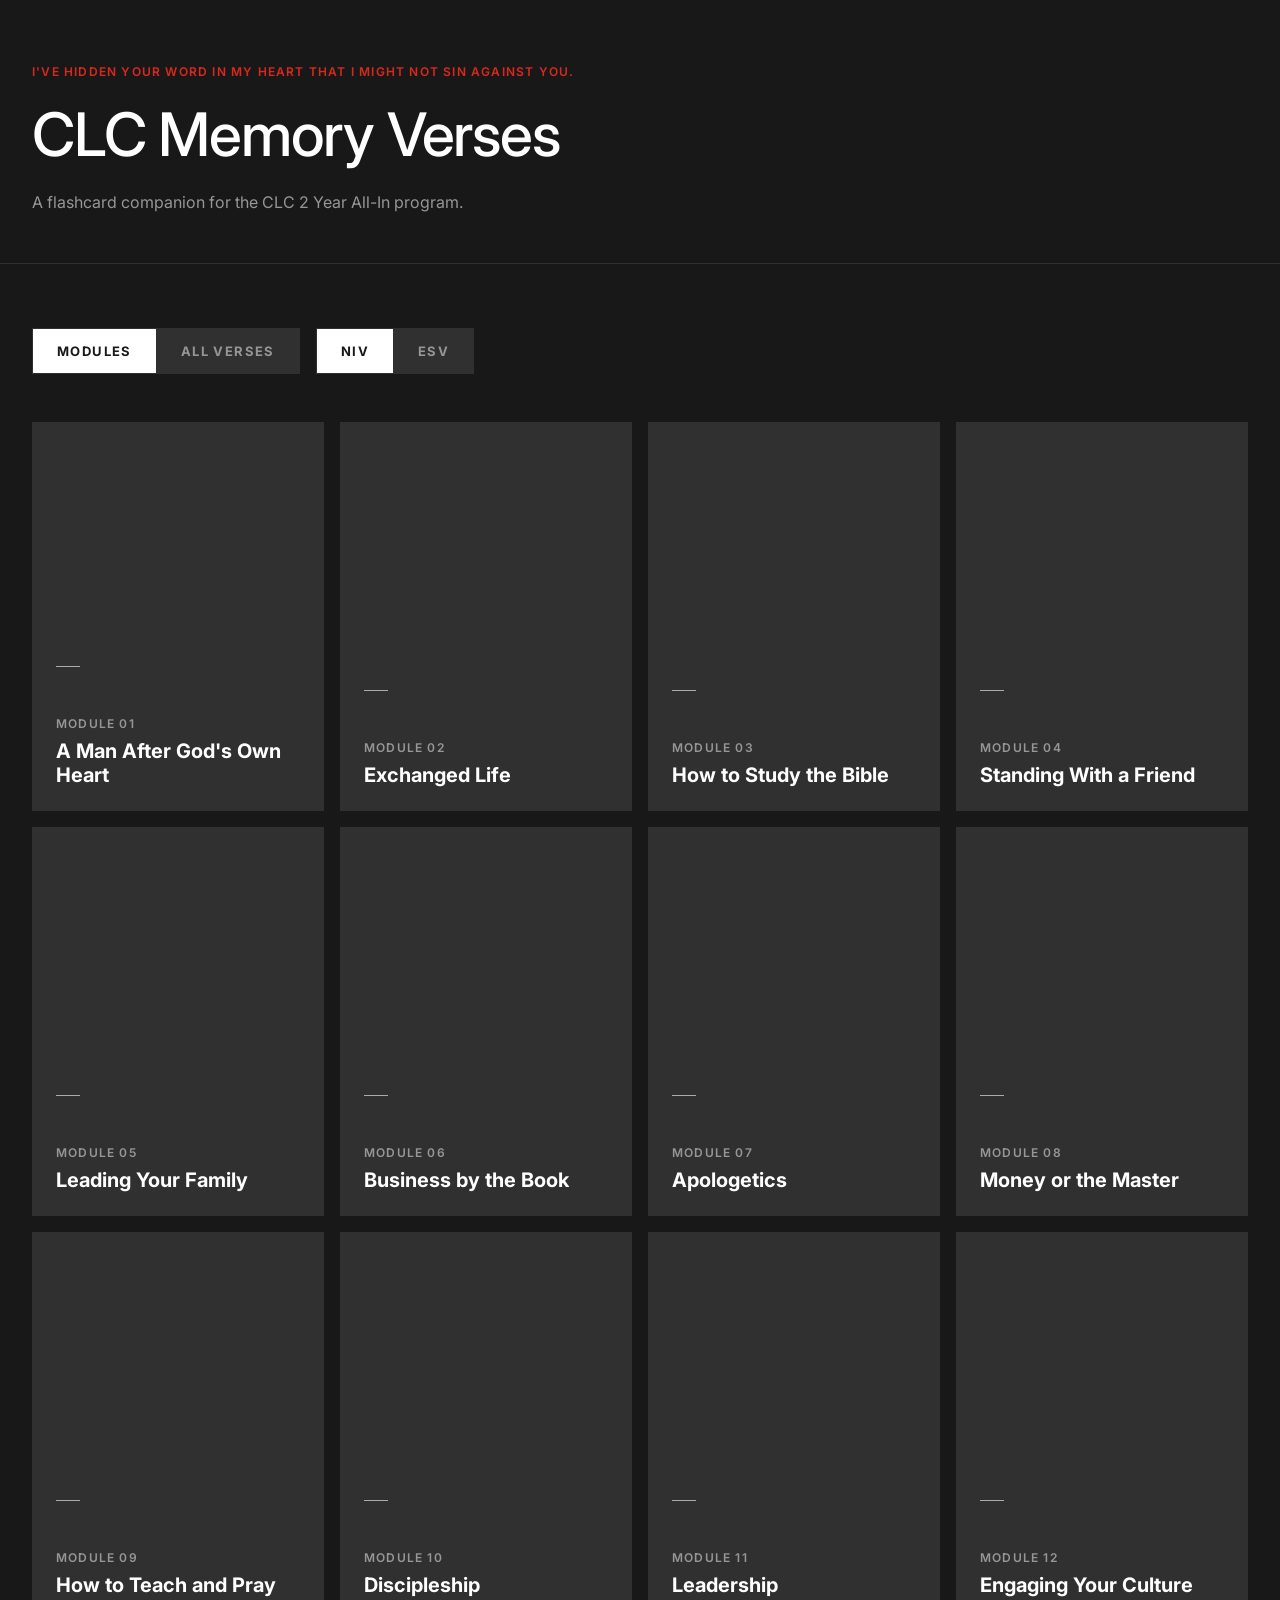
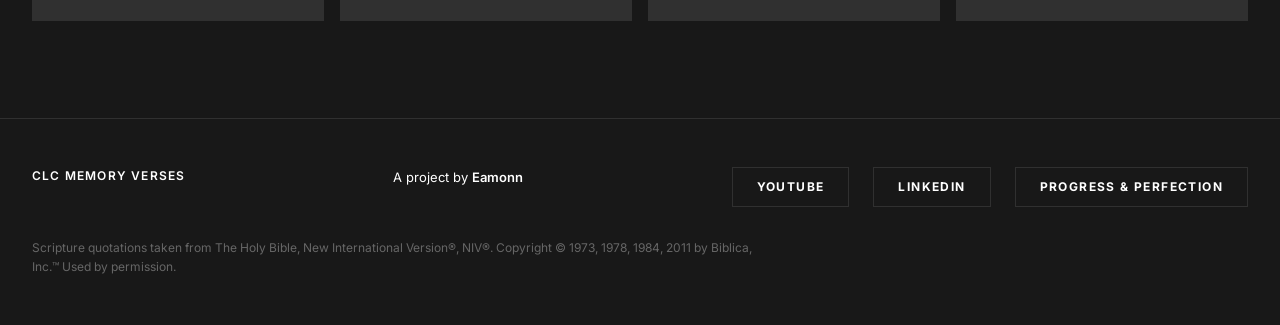
==== index.html @ 35eb902d "progress and perfection swap in footer" ====
<!DOCTYPE html>
<html lang="en">
<head>
<meta charset="UTF-8">
<meta name="viewport" content="width=device-width, initial-scale=1.0">
<title>CLC Verses — All-In Scripture Memorization</title>
<meta name="description" content="Reference for all memory verses in CLC 2 Year All-In Curriculum">

<!-- Open Graph -->
<meta property="og:type" content="website">
<meta property="og:url" content="https://clc-verses.netlify.app/">
<meta property="og:title" content="CLC Verses">
<meta property="og:image" content="https://raw.githubusercontent.com/sieis/clc-verses/8b520c6972a727e28d7e8974b9704c9c4883464c/assets/twitterimg.png">
<meta property="og:description" content="Reference for all memory verses in CLC 2 Year All-In Curriculum">
<meta property="og:site_name" content="CLC Verses">
<meta property="og:locale" content="en_US">
<meta property="og:image:width" content="1200">
<meta property="og:image:height" content="630">

<!-- Twitter Card -->
<meta name="twitter:card" content="summary">
<meta name="twitter:creator" content="@eamonncottrell">
<meta name="twitter:url" content="https://clc-verses.netlify.app/">
<meta name="twitter:title" content="CLC Verses">
<meta name="twitter:description" content="Reference for all memory verses in CLC 2 Year All-In Curriculum">
<meta name="twitter:image" content="https://raw.githubusercontent.com/sieis/clc-verses/8b520c6972a727e28d7e8974b9704c9c4883464c/assets/twitterimg.png">

<link rel="preconnect" href="https://fonts.googleapis.com">
<link rel="preconnect" href="https://fonts.gstatic.com" crossorigin>
<link href="https://fonts.googleapis.com/css2?family=Inter:wght@400;500;600;700&display=swap" rel="stylesheet">
<link rel="stylesheet" href="styles.css">

<!-- Favicons -->
<link rel="apple-touch-icon" sizes="180x180" href="/apple-touch-icon.png">
<link rel="icon" type="image/png" sizes="32x32" href="/favicon-32x32.png">
<link rel="icon" type="image/png" sizes="16x16" href="/favicon-16x16.png">
<link rel="manifest" href="/site.webmanifest">
<link rel="mask-icon" href="/safari-pinned-tab.svg" color="#5bbad5">
<meta name="msapplication-TileColor" content="#da532c">
<meta name="theme-color" content="#ffffff">
</head>
<body data-translation="NIV">

<header class="site-header">
  <div class="eyebrow" style="color: #da291c;">I've hidden your word in my heart that I might not sin against you.</div>
  <h1>CLC Memory Verses</h1>
  <p class="lede">A flashcard companion for the CLC 2 Year All-In program.</p>
</header>

<main>
  <div class="grid-scene scene">
    <div class="modules-section-head">
      <div class="header-controls">
        <div class="view-toggle" role="group" aria-label="View mode">
          <button type="button" data-view="modules" aria-pressed="true">Modules</button>
          <div class="divider"></div>
          <button type="button" data-view="all" aria-pressed="false">All Verses</button>
        </div>
        <div class="translation-toggle" role="group" aria-label="Bible translation">
          <button type="button" data-tr="NIV" aria-pressed="true">NIV</button>
          <div class="divider"></div>
          <button type="button" data-tr="ESV" aria-pressed="false">ESV</button>
        </div>
      </div>
    </div>
    <div class="module-grid"><!-- rendered by app.js --></div>
    <div class="panel-container"><!-- panel injected here --></div>
  </div>

  <div class="all-scene scene" hidden>
    <div class="modules-section-head">
      <div class="header-controls">
        <div class="view-toggle" role="group" aria-label="View mode">
          <button type="button" data-view="modules" aria-pressed="false">Modules</button>
          <div class="divider"></div>
          <button type="button" data-view="all" aria-pressed="true">All Verses</button>
        </div>
        <div class="translation-toggle" role="group" aria-label="Bible translation">
          <button type="button" data-tr="NIV" aria-pressed="true">NIV</button>
          <div class="divider"></div>
          <button type="button" data-tr="ESV" aria-pressed="false">ESV</button>
        </div>
      </div>
    </div>
    <div class="verse-grid all-verses-grid"><!-- rendered by app.js --></div>
  </div>
</main>

<footer>
  <div class="footer-row">
    <div class="mark">CLC Memory Verses</div>
    <div class="byline">A project by <strong>Eamonn</strong></div>
    <nav class="socials">
      <a href="https://www.youtube.com/@eamonncottrell" target="_blank" rel="noopener noreferrer">YouTube</a>
      <a href="https://www.linkedin.com/in/eamonncottrell/" target="_blank" rel="noopener noreferrer">LinkedIn</a>
      <a href="https://www.progressandperfection.com/" target="_blank" rel="noopener noreferrer">Progress & Perfection</a>
    </nav>
  </div>
  <div class="footer-row">
    <div class="attribution" data-attribution></div>
  </div>
</footer>

<script src="data.js"></script>
<script src="app.js"></script>
</body>
</html>
---- styles.css ----
:root {
  --canvas: #181818;
  --canvas-elevated: #303030;
  --hairline: #303030;
  --ink: #ffffff;
  --body: #969696;
  --muted: #666666;

  --xxxs: 4px;  --xxs: 8px;  --xs: 16px;  --sm: 24px;
  --md: 32px;   --lg: 48px;  --xl: 64px;  --xxl: 96px;

  --ease-out: cubic-bezier(0.2, 0.65, 0.3, 1);
}

* { box-sizing: border-box; margin: 0; padding: 0; }

html, body {
  background: var(--canvas);
  color: var(--ink);
  font-family: 'Inter', -apple-system, system-ui, sans-serif;
  font-weight: 400;
  -webkit-font-smoothing: antialiased;
  min-height: 100vh;
}

button {
  font-family: inherit;
  border: none;
  background: none;
  color: inherit;
  cursor: pointer;
  padding: 0;
  text-align: left;
}

/* ===== HEADER ===== */
.site-header {
  padding: var(--xl) var(--md) var(--lg);
  border-bottom: 1px solid var(--hairline);
  max-width: 1280px;
  margin: 0 auto;
}
.eyebrow {
  font-size: 12px;
  font-weight: 600;
  letter-spacing: 1.2px;
  text-transform: uppercase;
  margin-bottom: var(--sm);
}
.site-header h1 {
  font-size: 60px;
  font-weight: 500;
  line-height: 1.05;
  letter-spacing: -1.2px;
  margin-bottom: var(--sm);
  max-width: 920px;
}
.site-header .lede {
  color: var(--body);
  font-size: 16px;
  line-height: 1.55;
  max-width: 680px;
}
/* ===== SEGMENTED TOGGLES (translation + view) ===== */
.header-controls {
  display: flex;
  align-items: flex-end;
  gap: var(--xs);
  flex-wrap: wrap;
}
.translation-toggle,
.view-toggle {
  display: inline-flex;
  border: 1px solid var(--hairline);
  background: var(--canvas-elevated);
}
.translation-toggle button,
.view-toggle button {
  padding: 14px 24px;
  font-size: 13px;
  font-weight: 700;
  letter-spacing: 1.4px;
  text-transform: uppercase;
  color: var(--body);
  transition: background 0.18s var(--ease-out), color 0.18s var(--ease-out);
}
.translation-toggle button:hover,
.view-toggle button:hover { color: var(--ink); }
.translation-toggle button.is-active,
.view-toggle button.is-active {
  background: var(--ink);
  color: var(--canvas);
}
.translation-toggle .divider,
.view-toggle .divider {
  width: 1px;
  background: var(--hairline);
}

/* ===== MAIN ===== */
main {
  padding: var(--xl) var(--md) var(--xxl);
  max-width: 1280px;
  margin: 0 auto;
  position: relative;
}

.section-label {
  font-size: 12px;
  font-weight: 600;
  letter-spacing: 1.2px;
  text-transform: uppercase;
  color: var(--muted);
  margin-bottom: var(--xs);
}
.section-head {
  font-size: 28px;
  font-weight: 500;
  letter-spacing: 0.2px;
}
.modules-section-head {
  display: flex;
  align-items: flex-end;
  justify-content: space-between;
  gap: var(--md);
  margin-bottom: var(--lg);
  flex-wrap: wrap;
}
/* ===== SCENES ===== */
.grid-scene[hidden],
.all-scene[hidden],
.module-grid[hidden],
.modules-section-head[hidden] { display: none !important; }

.verse-card-module {
  font-size: 11px;
  font-weight: 600;
  letter-spacing: 1.2px;
  text-transform: uppercase;
  color: var(--muted);
  margin-bottom: var(--xxs);
}

/* ===== VIEW TRANSITIONS — module ⇄ panel morph =====
   Names applied via CSS classes (more reliable than setting inline style on a
   brand-new node from JS — the property assignment can no-op silently if the
   browser doesn't recognize the JS alias). The panel always carries the name
   because at most one panel exists at a time; cards get the name on demand. */
.module-card.is-vt-source { view-transition-name: active-module; }
.panel { view-transition-name: active-module; }

::view-transition-group(active-module) {
  animation-duration: 350ms;
  animation-timing-function: cubic-bezier(0.2, 0.65, 0.3, 1);
}
::view-transition-old(active-module),
::view-transition-new(active-module) {
  animation-duration: 200ms;
  animation-timing-function: cubic-bezier(0.2, 0.65, 0.3, 1);
}
::view-transition-old(root),
::view-transition-new(root) {
  animation-duration: 200ms;
  animation-timing-function: cubic-bezier(0.2, 0.65, 0.3, 1);
}

/* ===== MODULE GRID ===== */
.module-grid {
  display: grid;
  grid-template-columns: repeat(4, 1fr);
  gap: var(--xs);
}
.module-card {
  display: flex;
  flex-direction: column;
  background: var(--canvas-elevated);
  cursor: pointer;
  aspect-ratio: 3 / 4;
  overflow: hidden;
  user-select: none;
  width: 100%;
  position: relative;
  transition: transform 0.18s var(--ease-out);
  will-change: transform, opacity;
}
.module-card:hover { transform: translateY(-2px); }
.module-card:active { transform: translateY(0); }

.module-card .card-top {
  flex: 1 1 55%;
  background: var(--accent, var(--canvas-elevated));
  position: relative;
}
.module-card .card-top::after {
  content: "";
  position: absolute;
  bottom: var(--sm);
  left: var(--sm);
  width: 24px;
  height: 1px;
  background: rgba(255,255,255,0.6);
}
.module-card .card-bottom {
  flex: 0 0 auto;
  padding: var(--sm);
  border-top: 1px solid var(--hairline);
}
.module-card .module-num {
  font-size: 12px;
  font-weight: 600;
  letter-spacing: 1.2px;
  text-transform: uppercase;
  color: var(--body);
  margin-bottom: var(--xxs);
}
.module-card .module-name {
  font-size: 20px;
  font-weight: 700;
  line-height: 1.2;
  color: var(--ink);
}

/* ===== PANEL ===== */
.panel-header {
  display: flex;
  align-items: flex-end;
  justify-content: space-between;
  gap: var(--md);
  margin-bottom: var(--md);
  padding-bottom: var(--sm);
  border-bottom: 1px solid var(--hairline);
}
.panel-title {
  font-size: 40px;
  font-weight: 500;
  letter-spacing: -0.4px;
  line-height: 1.1;
}
.panel-eyebrow {
  font-size: 12px;
  font-weight: 600;
  letter-spacing: 1.2px;
  text-transform: uppercase;
  margin-bottom: var(--sm);
}
.back-link {
  display: inline-flex;
  align-items: center;
  gap: var(--xxs);
  font-size: 13px;
  font-weight: 700;
  letter-spacing: 1.4px;
  text-transform: uppercase;
  color: var(--ink);
  cursor: pointer;
  padding: var(--xs) var(--sm);
  border: 1px solid var(--ink);
  background: transparent;
  white-space: nowrap;
  height: 48px;
  user-select: none;
  transition: background 0.15s var(--ease-out), color 0.15s var(--ease-out);
}
.back-link:hover { background: var(--ink); color: var(--canvas); }

.panel-controls {
  display: flex;
  align-items: stretch;
  gap: var(--xs);
  flex-wrap: wrap;
}
.panel-controls .translation-toggle { height: 48px; }

/* ===== VERSE CARDS ===== */
.verse-grid {
  display: grid;
  grid-template-columns: repeat(auto-fill, minmax(280px, 1fr));
  gap: var(--xs);
  align-items: start;
}
.verse-card {
  background: var(--canvas-elevated);
  border: 1px solid var(--hairline);
  overflow: hidden;
  display: block;
  width: 100%;
  transition: border-color 0.2s var(--ease-out), transform 0.2s var(--ease-out);
  will-change: transform;
}
.verse-card:hover { transform: translateY(-2px); }
.verse-card.is-open { border-color: var(--accent, var(--ink)); }
.verse-card.is-open .verse-top { height: 40px; }
.all-verses-grid .verse-top { height: 40px; }

.verse-top {
  height: 120px;
  background: var(--accent, var(--canvas-elevated));
  position: relative;
  transition: height 0.36s var(--ease-out);
}
.verse-top::after {
  content: "";
  position: absolute;
  bottom: var(--xs);
  left: var(--sm);
  width: 18px;
  height: 1px;
  background: rgba(255,255,255,0.55);
}
.verse-ref {
  padding: var(--sm);
  font-size: 20px;
  font-weight: 700;
  line-height: 1.2;
  color: var(--ink);
}

/* CSS-only accordion via grid-template-rows. minmax(0, …) is required:
   plain `0fr` resolves to `minmax(auto, 0fr)` where auto = min-content,
   so the closed row floors at one line of text and leaks. */
.verse-text-inner {
  display: grid;
  grid-template-rows: minmax(0, 0fr);
  overflow: hidden;
  transition: grid-template-rows 0.36s var(--ease-out);
}
.verse-card.is-open .verse-text-inner {
  grid-template-rows: minmax(0, 1fr);
}
.verse-text-inner > .verse-text {
  min-height: 0;
  overflow: hidden;
}
.verse-text {
  padding: var(--sm);
  font-size: 15px;
  line-height: 1.6;
  color: var(--body);
  border-top: 1px solid var(--hairline);
}
.verse-text .niv,
.verse-text .esv { display: block; }
body[data-translation="NIV"] .verse-text .esv { display: none; }
body[data-translation="ESV"] .verse-text .niv { display: none; }

/* ===== FOOTER ===== */
footer {
  border-top: 1px solid var(--hairline);
  padding: var(--lg) var(--md);
  max-width: 1280px;
  margin: 0 auto;
  color: var(--body);
  font-size: 13px;
  line-height: 1.55;
  display: flex;
  flex-direction: column;
  gap: var(--md);
}
.footer-row {
  display: flex;
  justify-content: space-between;
  align-items: flex-start;
  flex-wrap: wrap;
  gap: var(--md);
}
.footer-row .mark {
  font-size: 12px;
  font-weight: 600;
  letter-spacing: 1.2px;
  text-transform: uppercase;
  color: var(--ink);
}
.attribution {
  max-width: 720px;
  font-size: 12px;
  color: var(--muted);
  line-height: 1.55;
}
.byline {
  font-size: 13px;
  color: var(--ink);
}
.byline strong { font-weight: 600; }
.socials {
  display: flex;
  gap: var(--sm);
  flex-wrap: wrap;
}
.socials a {
  font-size: 12px;
  font-weight: 700;
  letter-spacing: 1.4px;
  text-transform: uppercase;
  color: var(--ink);
  text-decoration: none;
  padding: 10px var(--sm);
  border: 1px solid var(--hairline);
  transition: background 0.15s var(--ease-out), color 0.15s var(--ease-out), border-color 0.15s var(--ease-out);
}
.socials a:hover {
  background: var(--ink);
  color: var(--canvas);
  border-color: var(--ink);
}

/* ===== RESPONSIVE ===== */
@media (max-width: 1024px) {
  .module-grid { grid-template-columns: repeat(3, 1fr); }
  .site-header h1 { font-size: 48px; letter-spacing: -0.96px; }
  .panel-title { font-size: 32px; }
}
@media (max-width: 720px) {
  .module-grid { grid-template-columns: repeat(2, 1fr); }
  .site-header { padding: var(--lg) var(--sm) var(--md); }
  .site-header h1 { font-size: 34px; letter-spacing: -0.68px; }
  main { padding: var(--lg) var(--sm) var(--xl); }
  .panel-header { flex-direction: column; align-items: flex-start; gap: var(--sm); }
  .panel-title { font-size: 28px; }
  .modules-section-head { flex-direction: column; align-items: flex-start; }
  footer { padding: var(--md) var(--sm); }
}
@media (max-width: 420px) {
  .module-grid { grid-template-columns: 1fr 1fr; gap: var(--xxs); }
  .verse-grid  { grid-template-columns: 1fr; }
}

@media (prefers-reduced-motion: reduce) {
  *, *::before, *::after {
    animation-duration: 0.01ms !important;
    transition-duration: 0.01ms !important;
  }
  ::view-transition-group(*),
  ::view-transition-old(*),
  ::view-transition-new(*) {
    animation: none !important;
  }
}
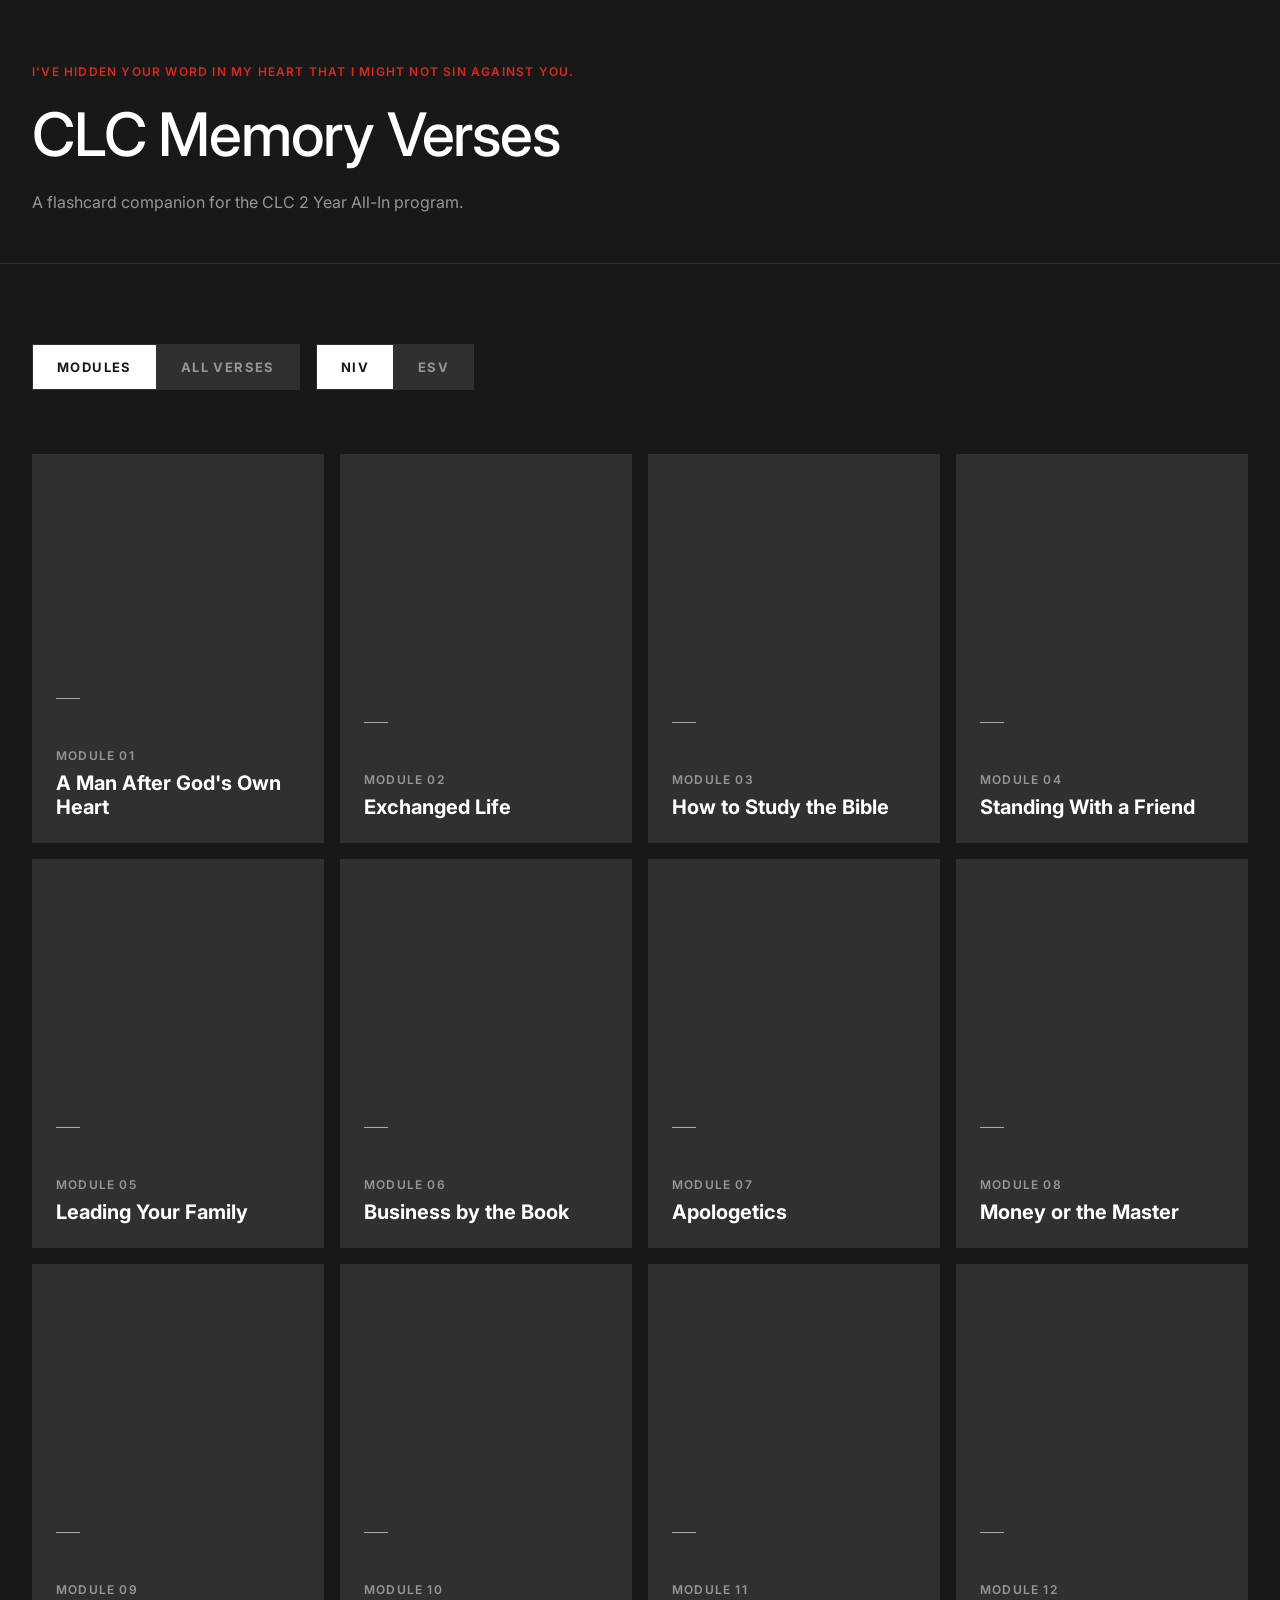
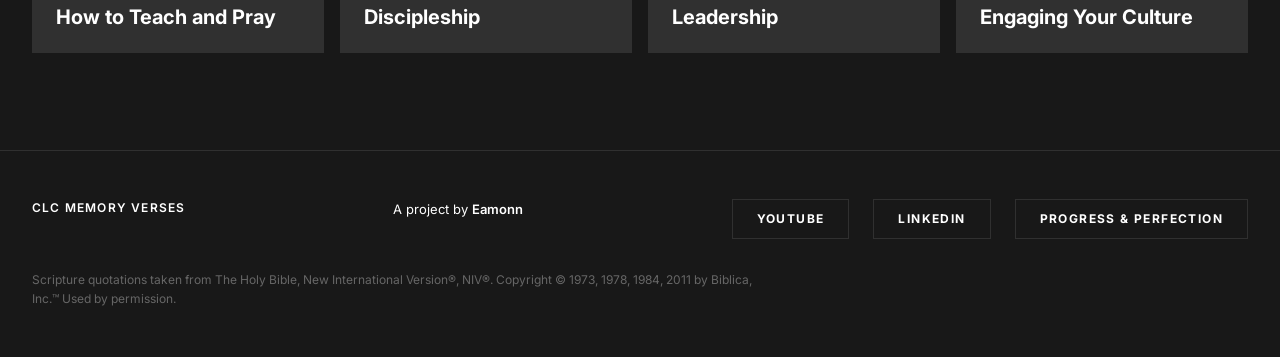
==== commit cba6c6dc: "Fix iMessage link preview image - Correct og:image:width/height to actual image dimensions (2006x892" ====
--- a/index.html
+++ b/index.html
@@ -10,20 +10,24 @@
 <meta property="og:type" content="website">
 <meta property="og:url" content="https://clc-verses.netlify.app/">
 <meta property="og:title" content="CLC Verses">
-<meta property="og:image" content="https://raw.githubusercontent.com/sieis/clc-verses/8b520c6972a727e28d7e8974b9704c9c4883464c/assets/twitterimg.png">
+<meta property="og:image" content="https://clc-verses.netlify.app/assets/twitterimg.png">
+<meta property="og:image:secure_url" content="https://clc-verses.netlify.app/assets/twitterimg.png">
+<meta property="og:image:type" content="image/png">
+<meta property="og:image:width" content="2006">
+<meta property="og:image:height" content="892">
+<meta property="og:image:alt" content="CLC Verses — All-In Scripture Memorization">
 <meta property="og:description" content="Reference for all memory verses in CLC 2 Year All-In Curriculum">
 <meta property="og:site_name" content="CLC Verses">
 <meta property="og:locale" content="en_US">
-<meta property="og:image:width" content="1200">
-<meta property="og:image:height" content="630">
 
 <!-- Twitter Card -->
-<meta name="twitter:card" content="summary">
+<meta name="twitter:card" content="summary_large_image">
 <meta name="twitter:creator" content="@eamonncottrell">
 <meta name="twitter:url" content="https://clc-verses.netlify.app/">
 <meta name="twitter:title" content="CLC Verses">
 <meta name="twitter:description" content="Reference for all memory verses in CLC 2 Year All-In Curriculum">
-<meta name="twitter:image" content="https://raw.githubusercontent.com/sieis/clc-verses/8b520c6972a727e28d7e8974b9704c9c4883464c/assets/twitterimg.png">
+<meta name="twitter:image" content="https://clc-verses.netlify.app/assets/twitterimg.png">
+<meta name="twitter:image:alt" content="CLC Verses — All-In Scripture Memorization">
 
 <link rel="preconnect" href="https://fonts.googleapis.com">
 <link rel="preconnect" href="https://fonts.gstatic.com" crossorigin>
--- a/styles.css
+++ b/styles.css
@@ -64,9 +64,9 @@
 /* ===== SEGMENTED TOGGLES (translation + view) ===== */
 .header-controls {
   display: flex;
-  align-items: flex-end;
+  align-items: center;
   gap: var(--xs);
-  flex-wrap: wrap;
+  flex-wrap: nowrap;
 }
 .translation-toggle,
 .view-toggle {
@@ -120,11 +120,14 @@
 }
 .modules-section-head {
   display: flex;
-  align-items: flex-end;
-  justify-content: space-between;
+  align-items: center;
   gap: var(--md);
   margin-bottom: var(--lg);
-  flex-wrap: wrap;
+  position: sticky;
+  top: 0;
+  z-index: 10;
+  background: var(--canvas);
+  padding: var(--xs) 0;
 }
 /* ===== SCENES ===== */
 .grid-scene[hidden],
@@ -221,11 +224,19 @@
 }
 
 /* ===== PANEL ===== */
+.panel-toolbar {
+  display: flex;
+  align-items: center;
+  gap: var(--xs);
+  flex-wrap: nowrap;
+  position: sticky;
+  top: 0;
+  z-index: 10;
+  background: var(--canvas);
+  padding: var(--xs) 0;
+  margin-bottom: var(--md);
+}
 .panel-header {
-  display: flex;
-  align-items: flex-end;
-  justify-content: space-between;
-  gap: var(--md);
   margin-bottom: var(--md);
   padding-bottom: var(--sm);
   border-bottom: 1px solid var(--hairline);
@@ -253,23 +264,14 @@
   text-transform: uppercase;
   color: var(--ink);
   cursor: pointer;
-  padding: var(--xs) var(--sm);
+  padding: 14px var(--sm);
   border: 1px solid var(--ink);
   background: transparent;
   white-space: nowrap;
-  height: 48px;
   user-select: none;
   transition: background 0.15s var(--ease-out), color 0.15s var(--ease-out);
 }
 .back-link:hover { background: var(--ink); color: var(--canvas); }
-
-.panel-controls {
-  display: flex;
-  align-items: stretch;
-  gap: var(--xs);
-  flex-wrap: wrap;
-}
-.panel-controls .translation-toggle { height: 48px; }
 
 /* ===== VERSE CARDS ===== */
 .verse-grid {
@@ -414,14 +416,40 @@
   .site-header { padding: var(--lg) var(--sm) var(--md); }
   .site-header h1 { font-size: 34px; letter-spacing: -0.68px; }
   main { padding: var(--lg) var(--sm) var(--xl); }
-  .panel-header { flex-direction: column; align-items: flex-start; gap: var(--sm); }
   .panel-title { font-size: 28px; }
-  .modules-section-head { flex-direction: column; align-items: flex-start; }
+  .modules-section-head,
+  .panel-toolbar {
+    gap: var(--xs);
+    padding: var(--xxs) 0;
+    margin-bottom: var(--md);
+  }
+  .translation-toggle button,
+  .view-toggle button {
+    padding: 10px 14px;
+    font-size: 12px;
+    letter-spacing: 0.8px;
+  }
+  .back-link {
+    padding: 10px 14px;
+    font-size: 12px;
+    letter-spacing: 0.8px;
+  }
   footer { padding: var(--md) var(--sm); }
 }
 @media (max-width: 420px) {
   .module-grid { grid-template-columns: 1fr 1fr; gap: var(--xxs); }
   .verse-grid  { grid-template-columns: 1fr; }
+  .translation-toggle button,
+  .view-toggle button {
+    padding: 8px 10px;
+    font-size: 11px;
+    letter-spacing: 0.4px;
+  }
+  .back-link {
+    padding: 8px 10px;
+    font-size: 11px;
+    letter-spacing: 0.4px;
+  }
 }
 
 @media (prefers-reduced-motion: reduce) {
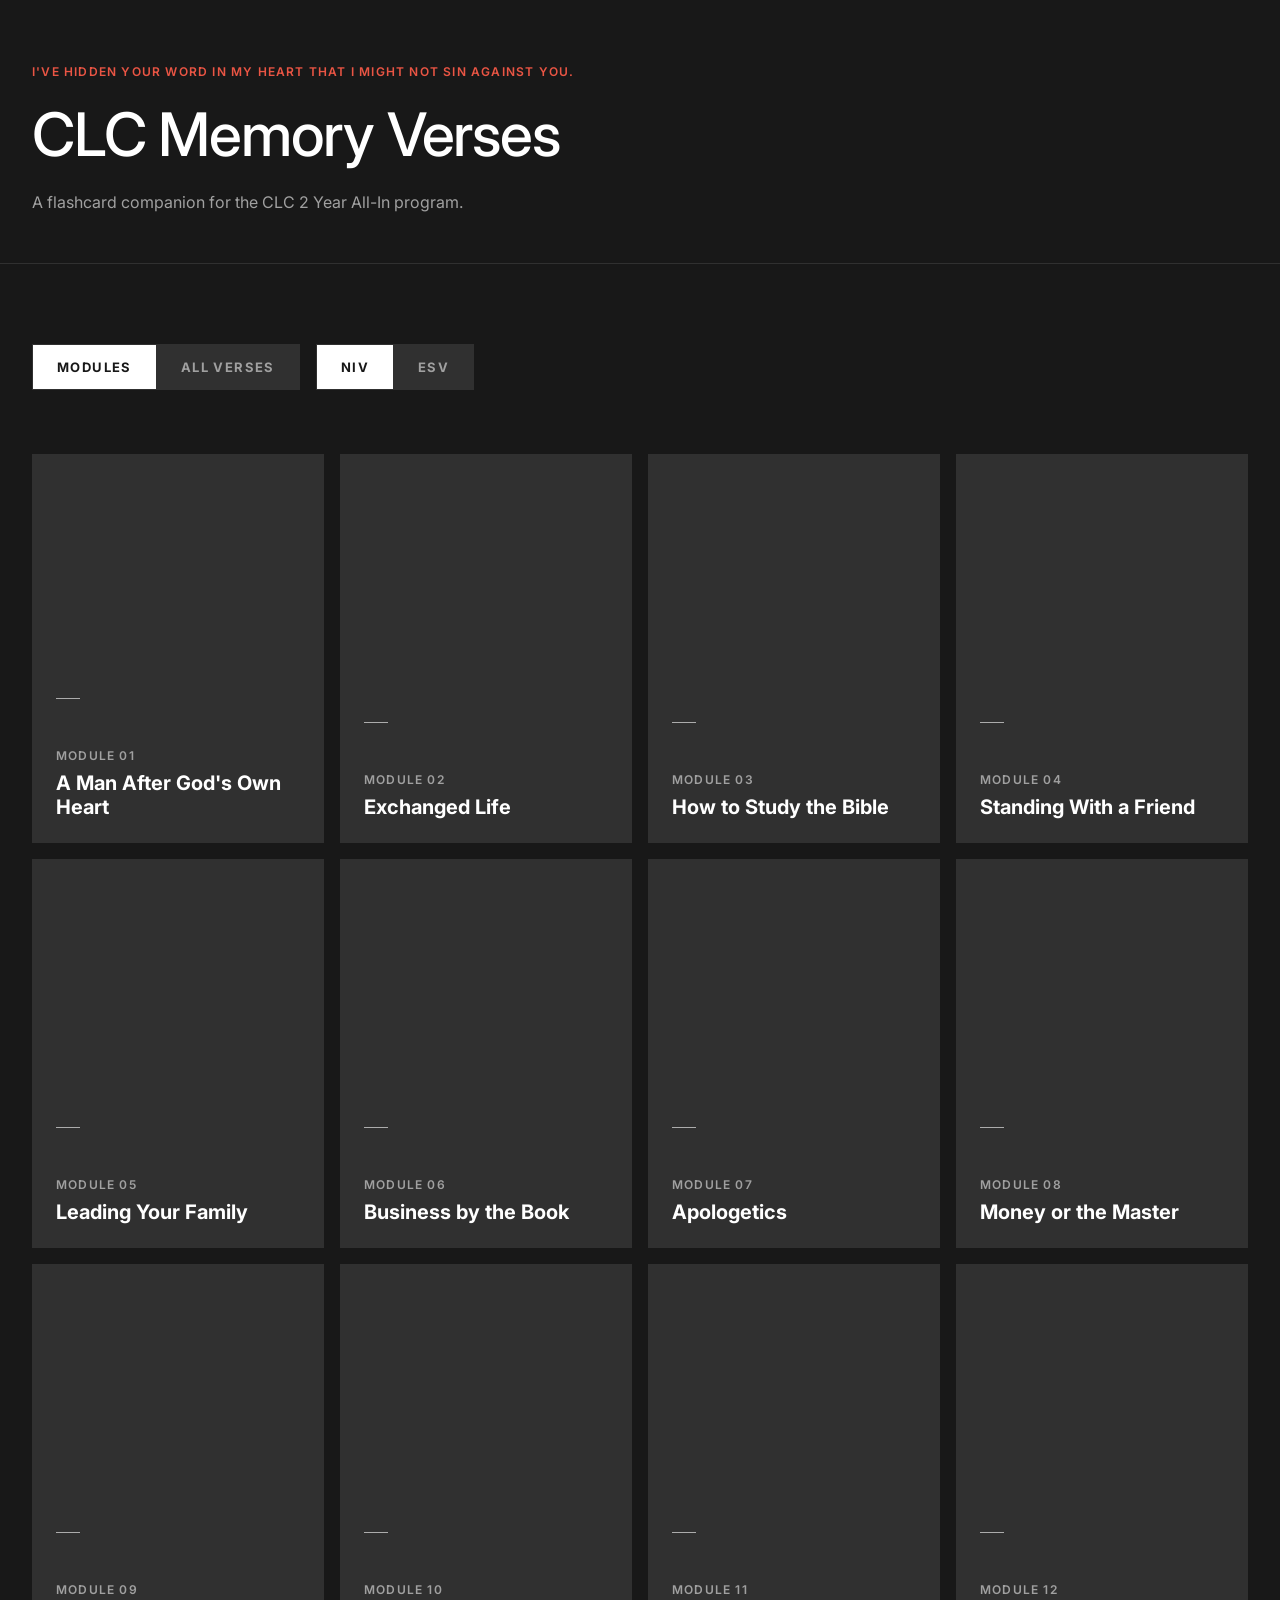
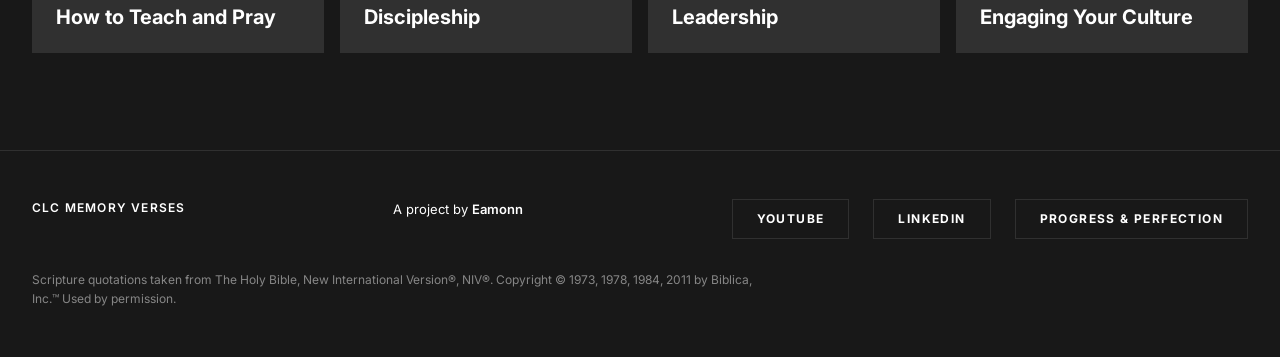
==== commit 6efacd06: "Improve Lighthouse performance and accessibility scores - Load Google Fonts asynchronously (preload " ====
--- a/index.html
+++ b/index.html
@@ -31,7 +31,9 @@
 
 <link rel="preconnect" href="https://fonts.googleapis.com">
 <link rel="preconnect" href="https://fonts.gstatic.com" crossorigin>
-<link href="https://fonts.googleapis.com/css2?family=Inter:wght@400;500;600;700&display=swap" rel="stylesheet">
+<link rel="preload" href="https://fonts.googleapis.com/css2?family=Inter:wght@400;500;600;700&display=optional" as="style">
+<link href="https://fonts.googleapis.com/css2?family=Inter:wght@400;500;600;700&display=optional" rel="stylesheet" media="print" onload="this.media='all'">
+<noscript><link href="https://fonts.googleapis.com/css2?family=Inter:wght@400;500;600;700&display=optional" rel="stylesheet"></noscript>
 <link rel="stylesheet" href="styles.css">
 
 <!-- Favicons -->
@@ -46,7 +48,7 @@
 <body data-translation="NIV">
 
 <header class="site-header">
-  <div class="eyebrow" style="color: #da291c;">I've hidden your word in my heart that I might not sin against you.</div>
+  <div class="eyebrow" style="color: #ea5544;">I've hidden your word in my heart that I might not sin against you.</div>
   <h1>CLC Memory Verses</h1>
   <p class="lede">A flashcard companion for the CLC 2 Year All-In program.</p>
 </header>
@@ -105,7 +107,7 @@
   </div>
 </footer>
 
-<script src="data.js"></script>
-<script src="app.js"></script>
+<script src="data.js" defer></script>
+<script src="app.js" defer></script>
 </body>
 </html>
--- a/styles.css
+++ b/styles.css
@@ -3,8 +3,8 @@
   --canvas-elevated: #303030;
   --hairline: #303030;
   --ink: #ffffff;
-  --body: #969696;
-  --muted: #666666;
+  --body: #a0a0a0;
+  --muted: #868686;
 
   --xxxs: 4px;  --xxs: 8px;  --xs: 16px;  --sm: 24px;
   --md: 32px;   --lg: 48px;  --xl: 64px;  --xxl: 96px;
@@ -272,6 +272,34 @@
   transition: background 0.15s var(--ease-out), color 0.15s var(--ease-out);
 }
 .back-link:hover { background: var(--ink); color: var(--canvas); }
+
+.panel-nav {
+  display: inline-flex;
+  align-items: stretch;
+  gap: var(--xxs);
+}
+.nav-link {
+  display: inline-flex;
+  align-items: center;
+  justify-content: center;
+  font-size: 16px;
+  font-weight: 700;
+  line-height: 1;
+  color: var(--ink);
+  cursor: pointer;
+  padding: 14px var(--xs);
+  min-width: 48px;
+  border: 1px solid var(--ink);
+  background: transparent;
+  white-space: nowrap;
+  user-select: none;
+  transition: background 0.15s var(--ease-out), color 0.15s var(--ease-out), opacity 0.15s var(--ease-out);
+}
+.nav-link:hover:not(:disabled) { background: var(--ink); color: var(--canvas); }
+.nav-link:disabled {
+  opacity: 0.25;
+  cursor: not-allowed;
+}
 
 /* ===== VERSE CARDS ===== */
 .verse-grid {
@@ -434,6 +462,11 @@
     font-size: 12px;
     letter-spacing: 0.8px;
   }
+  .nav-link {
+    padding: 10px 10px;
+    min-width: 40px;
+    font-size: 14px;
+  }
   footer { padding: var(--md) var(--sm); }
 }
 @media (max-width: 420px) {
@@ -450,6 +483,11 @@
     font-size: 11px;
     letter-spacing: 0.4px;
   }
+  .nav-link {
+    padding: 8px 8px;
+    min-width: 34px;
+    font-size: 13px;
+  }
 }
 
 @media (prefers-reduced-motion: reduce) {
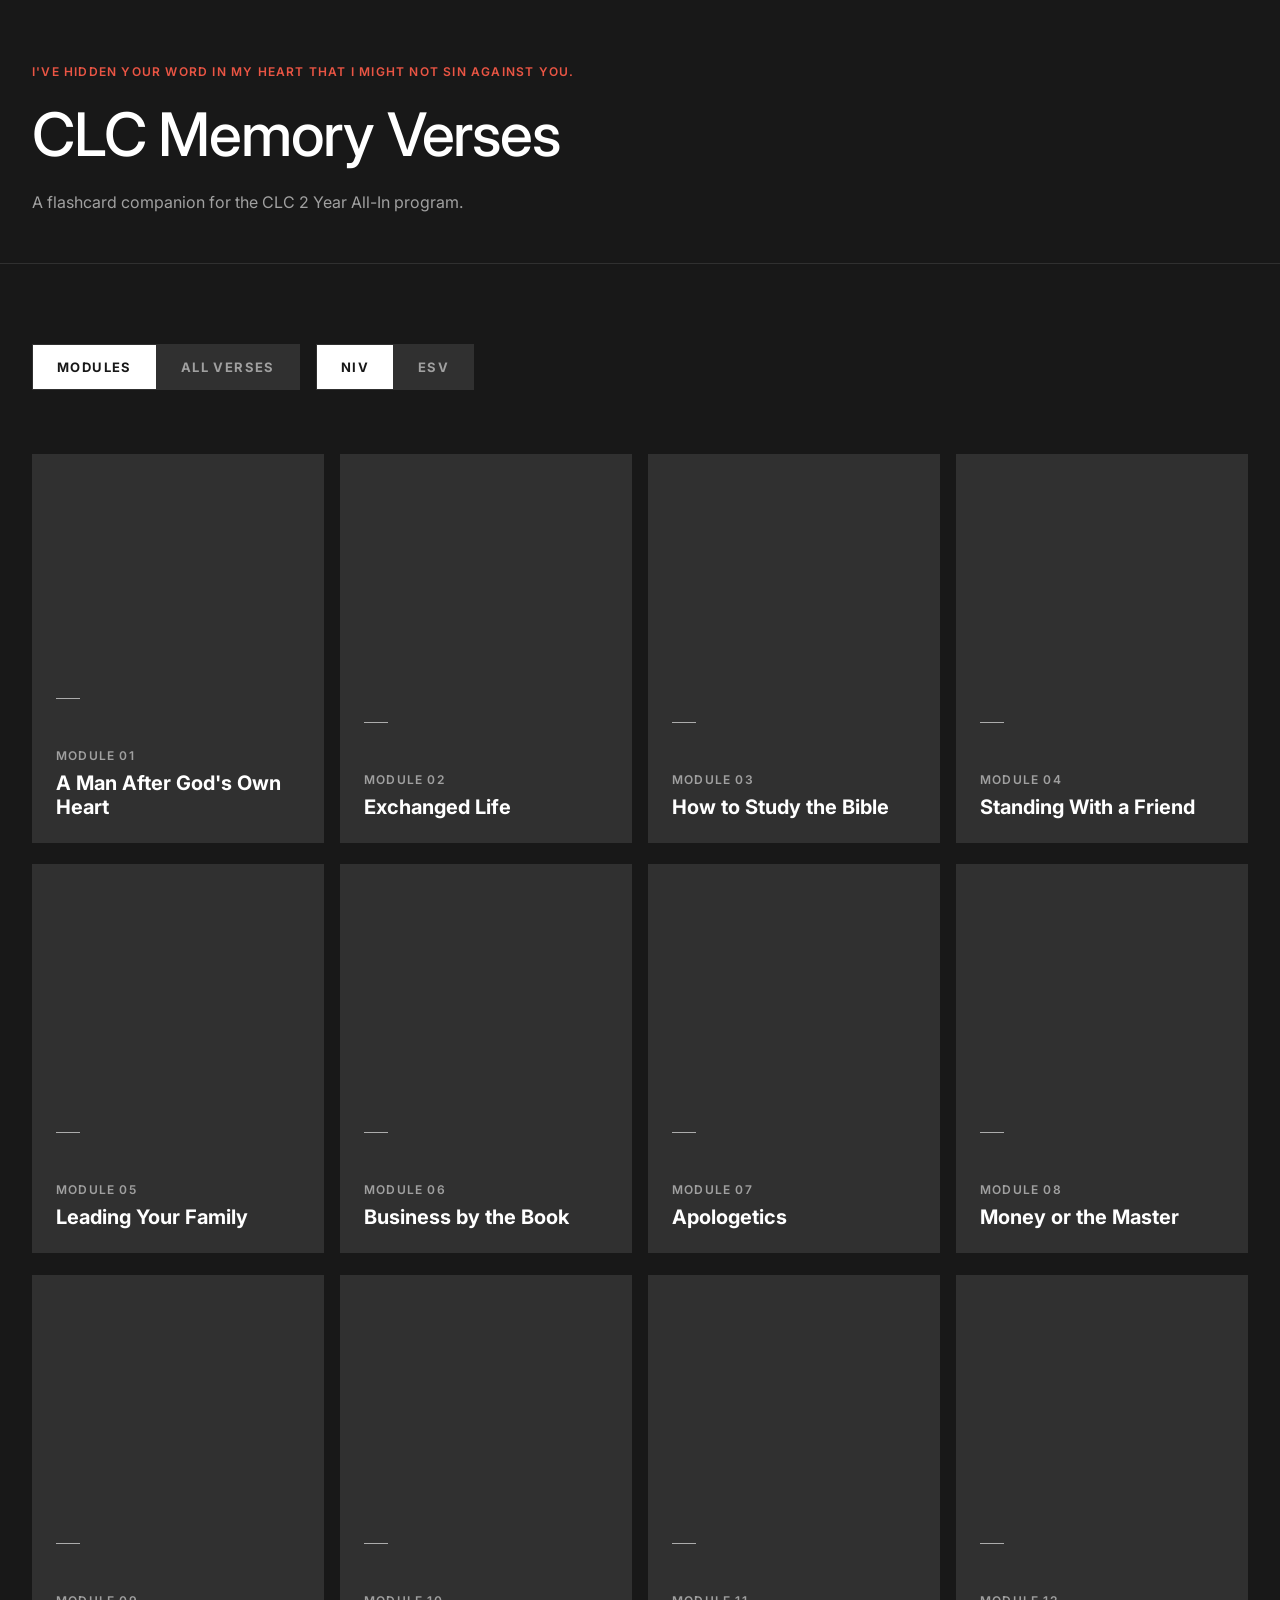
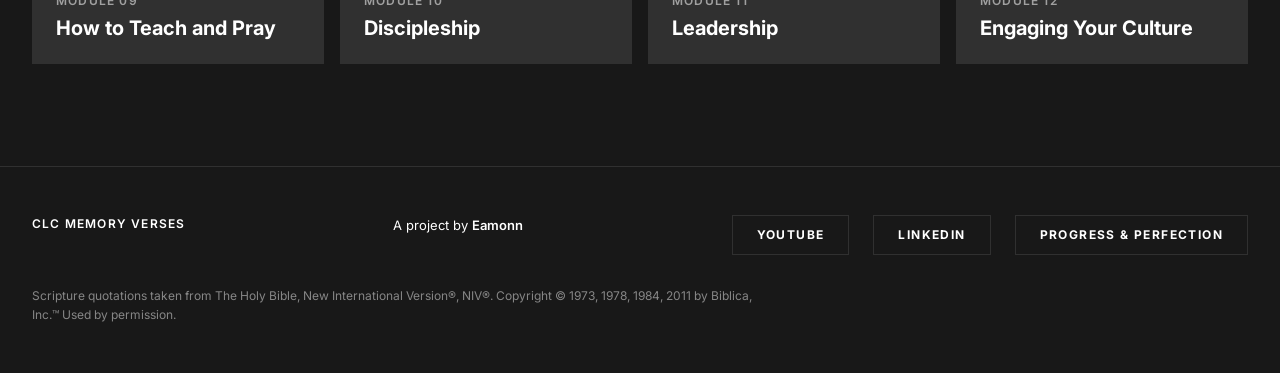
==== commit 5da011c9: "Fix Lighthouse performance: eliminate CLS and render-blocking CSS Two fixes driving the 0.77 -> ~1.0" ====
--- a/index.html
+++ b/index.html
@@ -34,7 +34,516 @@
 <link rel="preload" href="https://fonts.googleapis.com/css2?family=Inter:wght@400;500;600;700&display=optional" as="style">
 <link href="https://fonts.googleapis.com/css2?family=Inter:wght@400;500;600;700&display=optional" rel="stylesheet" media="print" onload="this.media='all'">
 <noscript><link href="https://fonts.googleapis.com/css2?family=Inter:wght@400;500;600;700&display=optional" rel="stylesheet"></noscript>
-<link rel="stylesheet" href="styles.css">
+<style>
+:root {
+  --canvas: #181818;
+  --canvas-elevated: #303030;
+  --hairline: #303030;
+  --ink: #ffffff;
+  --body: #a0a0a0;
+  --muted: #868686;
+
+  --xxxs: 4px;  --xxs: 8px;  --xs: 16px;  --sm: 24px;
+  --md: 32px;   --lg: 48px;  --xl: 64px;  --xxl: 96px;
+
+  --ease-out: cubic-bezier(0.2, 0.65, 0.3, 1);
+}
+
+* { box-sizing: border-box; margin: 0; padding: 0; }
+
+html, body {
+  background: var(--canvas);
+  color: var(--ink);
+  font-family: 'Inter', -apple-system, system-ui, sans-serif;
+  font-weight: 400;
+  -webkit-font-smoothing: antialiased;
+  min-height: 100vh;
+}
+
+button {
+  font-family: inherit;
+  border: none;
+  background: none;
+  color: inherit;
+  cursor: pointer;
+  padding: 0;
+  text-align: left;
+}
+
+/* ===== HEADER ===== */
+.site-header {
+  padding: var(--xl) var(--md) var(--lg);
+  border-bottom: 1px solid var(--hairline);
+  max-width: 1280px;
+  margin: 0 auto;
+}
+.eyebrow {
+  font-size: 12px;
+  font-weight: 600;
+  letter-spacing: 1.2px;
+  text-transform: uppercase;
+  margin-bottom: var(--sm);
+}
+.site-header h1 {
+  font-size: 60px;
+  font-weight: 500;
+  line-height: 1.05;
+  letter-spacing: -1.2px;
+  margin-bottom: var(--sm);
+  max-width: 920px;
+}
+.site-header .lede {
+  color: var(--body);
+  font-size: 16px;
+  line-height: 1.55;
+  max-width: 680px;
+}
+/* ===== SEGMENTED TOGGLES (translation + view) ===== */
+.header-controls {
+  display: flex;
+  align-items: center;
+  gap: var(--xs);
+  flex-wrap: nowrap;
+}
+.translation-toggle,
+.view-toggle {
+  display: inline-flex;
+  border: 1px solid var(--hairline);
+  background: var(--canvas-elevated);
+}
+.translation-toggle button,
+.view-toggle button {
+  padding: 14px 24px;
+  font-size: 13px;
+  font-weight: 700;
+  letter-spacing: 1.4px;
+  text-transform: uppercase;
+  color: var(--body);
+  transition: background 0.18s var(--ease-out), color 0.18s var(--ease-out);
+}
+.translation-toggle button:hover,
+.view-toggle button:hover { color: var(--ink); }
+.translation-toggle button.is-active,
+.view-toggle button.is-active {
+  background: var(--ink);
+  color: var(--canvas);
+}
+.translation-toggle .divider,
+.view-toggle .divider {
+  width: 1px;
+  background: var(--hairline);
+}
+
+/* ===== MAIN ===== */
+main {
+  padding: var(--xl) var(--md) var(--xxl);
+  max-width: 1280px;
+  margin: 0 auto;
+  position: relative;
+}
+
+.section-label {
+  font-size: 12px;
+  font-weight: 600;
+  letter-spacing: 1.2px;
+  text-transform: uppercase;
+  color: var(--muted);
+  margin-bottom: var(--xs);
+}
+.section-head {
+  font-size: 28px;
+  font-weight: 500;
+  letter-spacing: 0.2px;
+}
+.modules-section-head {
+  display: flex;
+  align-items: center;
+  gap: var(--md);
+  margin-bottom: var(--lg);
+  position: sticky;
+  top: 0;
+  z-index: 10;
+  background: var(--canvas);
+  padding: var(--xs) 0;
+}
+/* ===== SCENES ===== */
+.grid-scene[hidden],
+.all-scene[hidden],
+.module-grid[hidden],
+.modules-section-head[hidden] { display: none !important; }
+
+.verse-card-module {
+  font-size: 11px;
+  font-weight: 600;
+  letter-spacing: 1.2px;
+  text-transform: uppercase;
+  color: var(--muted);
+  margin-bottom: var(--xxs);
+}
+
+/* ===== VIEW TRANSITIONS — module ⇄ panel morph =====
+   Names applied via CSS classes (more reliable than setting inline style on a
+   brand-new node from JS — the property assignment can no-op silently if the
+   browser doesn't recognize the JS alias). The panel always carries the name
+   because at most one panel exists at a time; cards get the name on demand. */
+.module-card.is-vt-source { view-transition-name: active-module; }
+.panel { view-transition-name: active-module; }
+
+::view-transition-group(active-module) {
+  animation-duration: 350ms;
+  animation-timing-function: cubic-bezier(0.2, 0.65, 0.3, 1);
+}
+::view-transition-old(active-module),
+::view-transition-new(active-module) {
+  animation-duration: 200ms;
+  animation-timing-function: cubic-bezier(0.2, 0.65, 0.3, 1);
+}
+::view-transition-old(root),
+::view-transition-new(root) {
+  animation-duration: 200ms;
+  animation-timing-function: cubic-bezier(0.2, 0.65, 0.3, 1);
+}
+
+/* ===== MODULE GRID =====
+   aspect-ratio approximates the grid's own footprint (columns x rows of
+   3:4 cards) before app.js populates it, so the page doesn't jump once the
+   real cards land — see the matching ratios in the breakpoints below. */
+.module-grid {
+  display: grid;
+  grid-template-columns: repeat(4, 1fr);
+  gap: var(--xs);
+  aspect-ratio: 1 / 1;
+}
+.module-card {
+  display: flex;
+  flex-direction: column;
+  background: var(--canvas-elevated);
+  cursor: pointer;
+  aspect-ratio: 3 / 4;
+  overflow: hidden;
+  user-select: none;
+  width: 100%;
+  position: relative;
+  transition: transform 0.18s var(--ease-out);
+  will-change: transform, opacity;
+}
+.module-card:hover { transform: translateY(-2px); }
+.module-card:active { transform: translateY(0); }
+
+.module-card .card-top {
+  flex: 1 1 55%;
+  background: var(--accent, var(--canvas-elevated));
+  position: relative;
+}
+.module-card .card-top::after {
+  content: "";
+  position: absolute;
+  bottom: var(--sm);
+  left: var(--sm);
+  width: 24px;
+  height: 1px;
+  background: rgba(255,255,255,0.6);
+}
+.module-card .card-bottom {
+  flex: 0 0 auto;
+  padding: var(--sm);
+  border-top: 1px solid var(--hairline);
+}
+.module-card .module-num {
+  font-size: 12px;
+  font-weight: 600;
+  letter-spacing: 1.2px;
+  text-transform: uppercase;
+  color: var(--body);
+  margin-bottom: var(--xxs);
+}
+.module-card .module-name {
+  font-size: 20px;
+  font-weight: 700;
+  line-height: 1.2;
+  color: var(--ink);
+}
+
+/* ===== PANEL ===== */
+.panel-toolbar {
+  display: flex;
+  align-items: center;
+  gap: var(--xs);
+  flex-wrap: nowrap;
+  position: sticky;
+  top: 0;
+  z-index: 10;
+  background: var(--canvas);
+  padding: var(--xs) 0;
+  margin-bottom: var(--md);
+}
+.panel-header {
+  margin-bottom: var(--md);
+  padding-bottom: var(--sm);
+  border-bottom: 1px solid var(--hairline);
+}
+.panel-title {
+  font-size: 40px;
+  font-weight: 500;
+  letter-spacing: -0.4px;
+  line-height: 1.1;
+}
+.panel-eyebrow {
+  font-size: 12px;
+  font-weight: 600;
+  letter-spacing: 1.2px;
+  text-transform: uppercase;
+  margin-bottom: var(--sm);
+}
+.back-link {
+  display: inline-flex;
+  align-items: center;
+  gap: var(--xxs);
+  font-size: 13px;
+  font-weight: 700;
+  letter-spacing: 1.4px;
+  text-transform: uppercase;
+  color: var(--ink);
+  cursor: pointer;
+  padding: 14px var(--sm);
+  border: 1px solid var(--ink);
+  background: transparent;
+  white-space: nowrap;
+  user-select: none;
+  transition: background 0.15s var(--ease-out), color 0.15s var(--ease-out);
+}
+.back-link:hover { background: var(--ink); color: var(--canvas); }
+
+.panel-nav {
+  display: inline-flex;
+  align-items: stretch;
+  gap: var(--xxs);
+}
+.nav-link {
+  display: inline-flex;
+  align-items: center;
+  justify-content: center;
+  font-size: 16px;
+  font-weight: 700;
+  line-height: 1;
+  color: var(--ink);
+  cursor: pointer;
+  padding: 14px var(--xs);
+  min-width: 48px;
+  border: 1px solid var(--ink);
+  background: transparent;
+  white-space: nowrap;
+  user-select: none;
+  transition: background 0.15s var(--ease-out), color 0.15s var(--ease-out), opacity 0.15s var(--ease-out);
+}
+.nav-link:hover:not(:disabled) { background: var(--ink); color: var(--canvas); }
+.nav-link:disabled {
+  opacity: 0.25;
+  cursor: not-allowed;
+}
+
+/* ===== VERSE CARDS ===== */
+.verse-grid {
+  display: grid;
+  grid-template-columns: repeat(auto-fill, minmax(280px, 1fr));
+  gap: var(--xs);
+  align-items: start;
+}
+.verse-card {
+  background: var(--canvas-elevated);
+  border: 1px solid var(--hairline);
+  overflow: hidden;
+  display: block;
+  width: 100%;
+  transition: border-color 0.2s var(--ease-out), transform 0.2s var(--ease-out);
+  will-change: transform;
+}
+.verse-card:hover { transform: translateY(-2px); }
+.verse-card.is-open { border-color: var(--accent, var(--ink)); }
+.verse-card.is-open .verse-top { height: 40px; }
+.all-verses-grid .verse-top { height: 40px; }
+
+.verse-top {
+  height: 120px;
+  background: var(--accent, var(--canvas-elevated));
+  position: relative;
+  transition: height 0.36s var(--ease-out);
+}
+.verse-top::after {
+  content: "";
+  position: absolute;
+  bottom: var(--xs);
+  left: var(--sm);
+  width: 18px;
+  height: 1px;
+  background: rgba(255,255,255,0.55);
+}
+.verse-ref {
+  padding: var(--sm);
+  font-size: 20px;
+  font-weight: 700;
+  line-height: 1.2;
+  color: var(--ink);
+}
+
+/* CSS-only accordion via grid-template-rows. minmax(0, …) is required:
+   plain `0fr` resolves to `minmax(auto, 0fr)` where auto = min-content,
+   so the closed row floors at one line of text and leaks. */
+.verse-text-inner {
+  display: grid;
+  grid-template-rows: minmax(0, 0fr);
+  overflow: hidden;
+  transition: grid-template-rows 0.36s var(--ease-out);
+}
+.verse-card.is-open .verse-text-inner {
+  grid-template-rows: minmax(0, 1fr);
+}
+.verse-text-inner > .verse-text {
+  min-height: 0;
+  overflow: hidden;
+}
+.verse-text {
+  padding: var(--sm);
+  font-size: 15px;
+  line-height: 1.6;
+  color: var(--body);
+  border-top: 1px solid var(--hairline);
+}
+.verse-text .niv,
+.verse-text .esv { display: block; }
+body[data-translation="NIV"] .verse-text .esv { display: none; }
+body[data-translation="ESV"] .verse-text .niv { display: none; }
+
+/* ===== FOOTER ===== */
+footer {
+  border-top: 1px solid var(--hairline);
+  padding: var(--lg) var(--md);
+  max-width: 1280px;
+  margin: 0 auto;
+  color: var(--body);
+  font-size: 13px;
+  line-height: 1.55;
+  display: flex;
+  flex-direction: column;
+  gap: var(--md);
+}
+.footer-row {
+  display: flex;
+  justify-content: space-between;
+  align-items: flex-start;
+  flex-wrap: wrap;
+  gap: var(--md);
+}
+.footer-row .mark {
+  font-size: 12px;
+  font-weight: 600;
+  letter-spacing: 1.2px;
+  text-transform: uppercase;
+  color: var(--ink);
+}
+.attribution {
+  max-width: 720px;
+  font-size: 12px;
+  color: var(--muted);
+  line-height: 1.55;
+}
+.byline {
+  font-size: 13px;
+  color: var(--ink);
+}
+.byline strong { font-weight: 600; }
+.socials {
+  display: flex;
+  gap: var(--sm);
+  flex-wrap: wrap;
+}
+.socials a {
+  font-size: 12px;
+  font-weight: 700;
+  letter-spacing: 1.4px;
+  text-transform: uppercase;
+  color: var(--ink);
+  text-decoration: none;
+  padding: 10px var(--sm);
+  border: 1px solid var(--hairline);
+  transition: background 0.15s var(--ease-out), color 0.15s var(--ease-out), border-color 0.15s var(--ease-out);
+}
+.socials a:hover {
+  background: var(--ink);
+  color: var(--canvas);
+  border-color: var(--ink);
+}
+
+/* ===== RESPONSIVE ===== */
+@media (max-width: 1024px) {
+  .module-grid { grid-template-columns: repeat(3, 1fr); aspect-ratio: 9 / 16; }
+  .site-header h1 { font-size: 48px; letter-spacing: -0.96px; }
+  .panel-title { font-size: 32px; }
+}
+@media (max-width: 720px) {
+  .module-grid { grid-template-columns: repeat(2, 1fr); aspect-ratio: 1 / 4; }
+  .site-header { padding: var(--lg) var(--sm) var(--md); }
+  .site-header h1 { font-size: 34px; letter-spacing: -0.68px; }
+  main { padding: var(--lg) var(--sm) var(--xl); }
+  .panel-title { font-size: 28px; }
+  .modules-section-head,
+  .panel-toolbar {
+    gap: var(--xs);
+    padding: var(--xxs) 0;
+    margin-bottom: var(--md);
+  }
+  .translation-toggle button,
+  .view-toggle button {
+    padding: 10px 14px;
+    font-size: 12px;
+    letter-spacing: 0.8px;
+  }
+  .back-link {
+    padding: 10px 14px;
+    font-size: 12px;
+    letter-spacing: 0.8px;
+  }
+  .nav-link {
+    padding: 10px 10px;
+    min-width: 40px;
+    font-size: 14px;
+  }
+  footer { padding: var(--md) var(--sm); }
+}
+@media (max-width: 420px) {
+  .module-grid { grid-template-columns: 1fr 1fr; gap: var(--xxs); }
+  .verse-grid  { grid-template-columns: 1fr; }
+  .translation-toggle button,
+  .view-toggle button {
+    padding: 8px 10px;
+    font-size: 11px;
+    letter-spacing: 0.4px;
+  }
+  .back-link {
+    padding: 8px 10px;
+    font-size: 11px;
+    letter-spacing: 0.4px;
+  }
+  .nav-link {
+    padding: 8px 8px;
+    min-width: 34px;
+    font-size: 13px;
+  }
+}
+
+@media (prefers-reduced-motion: reduce) {
+  *, *::before, *::after {
+    animation-duration: 0.01ms !important;
+    transition-duration: 0.01ms !important;
+  }
+  ::view-transition-group(*),
+  ::view-transition-old(*),
+  ::view-transition-new(*) {
+    animation: none !important;
+  }
+}
+
+</style>
 
 <!-- Favicons -->
 <link rel="apple-touch-icon" sizes="180x180" href="/apple-touch-icon.png">
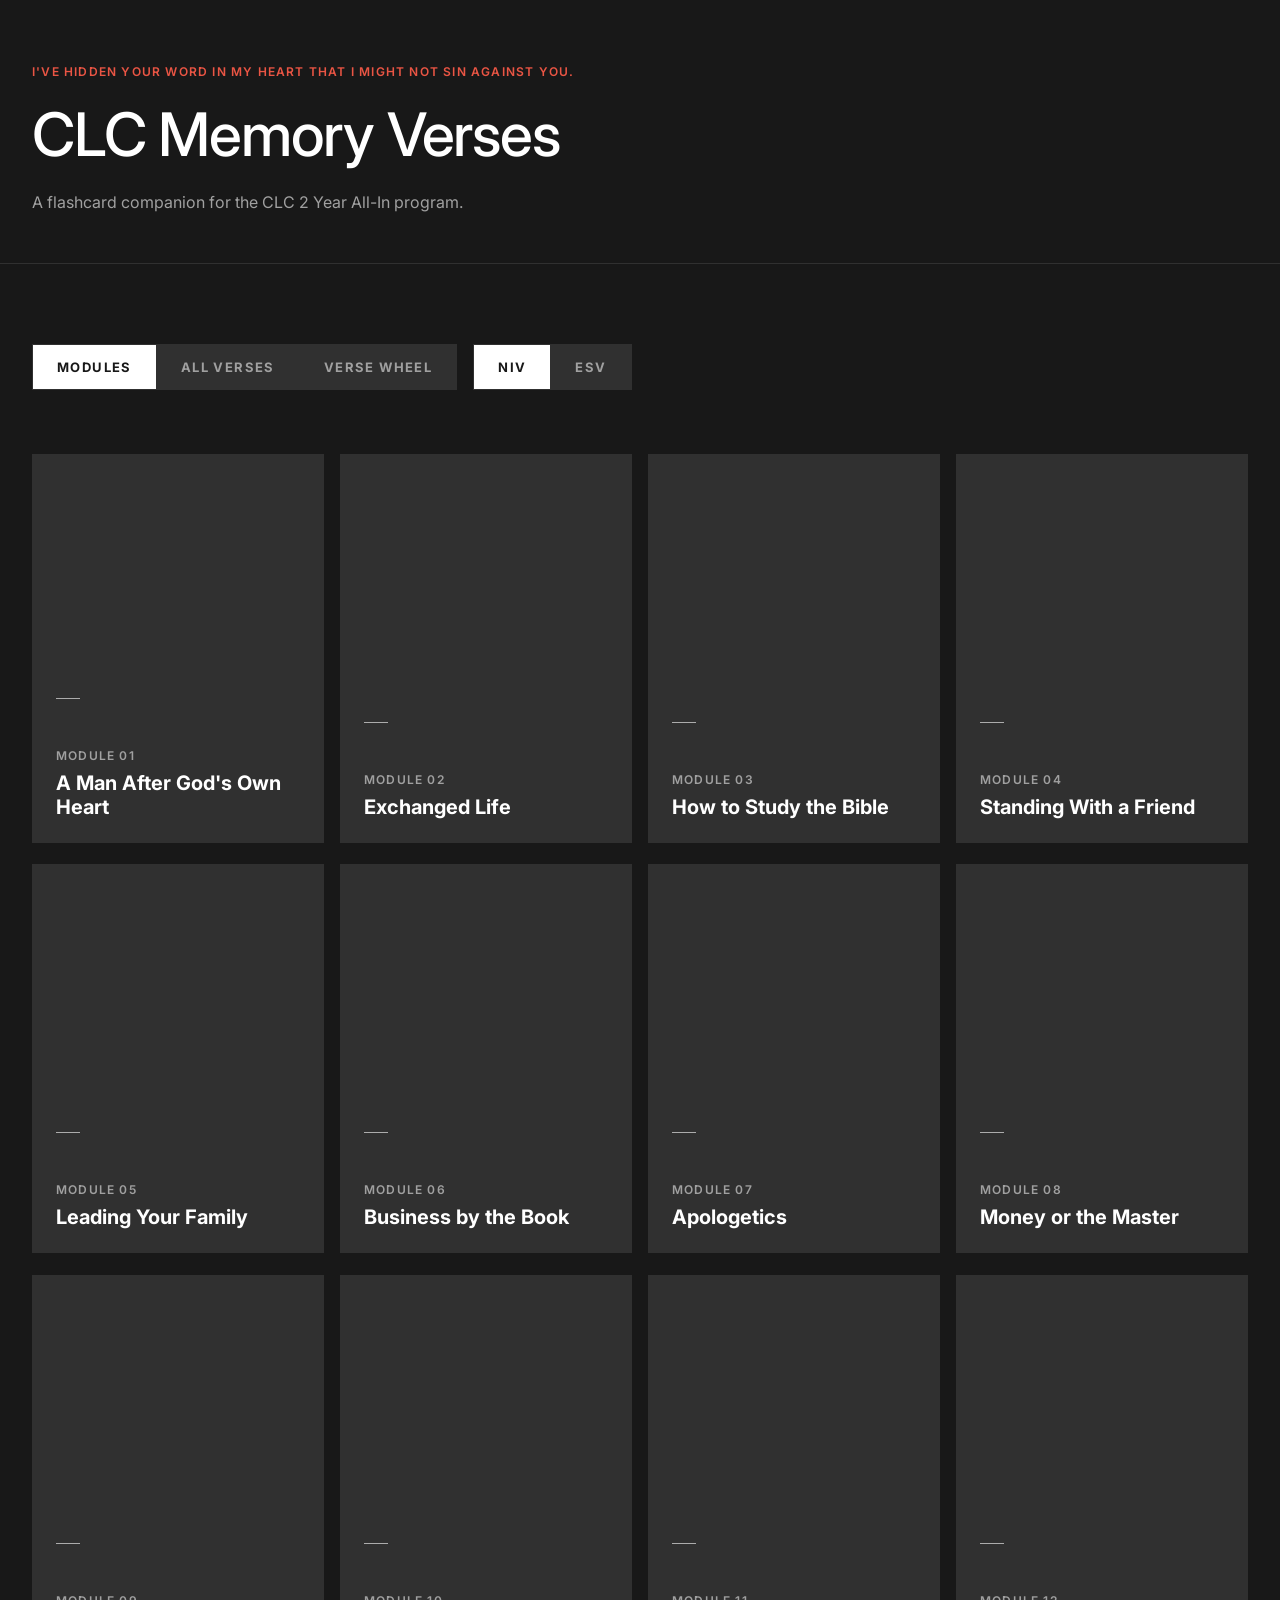
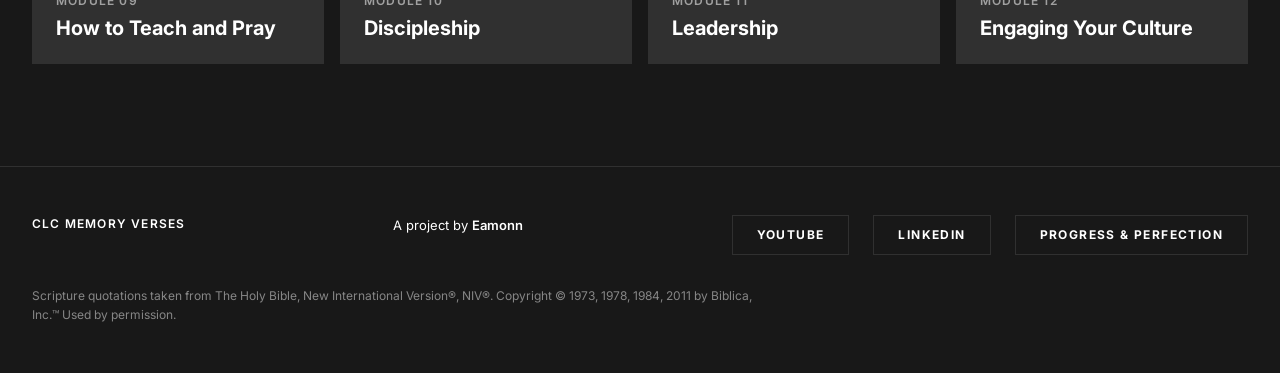
==== commit 1c8c3b12: "Add Verse Wheel sub page at /verse-wheel/ Wheel-of-fortune spinner that cycles through every verse r" ====
--- a/index.html
+++ b/index.html
@@ -5,6 +5,7 @@
 <meta name="viewport" content="width=device-width, initial-scale=1.0">
 <title>CLC Verses — All-In Scripture Memorization</title>
 <meta name="description" content="Reference for all memory verses in CLC 2 Year All-In Curriculum">
+<link rel="canonical" href="https://clc-verses.netlify.app/">
 
 <!-- Open Graph -->
 <meta property="og:type" content="website">
@@ -112,7 +113,8 @@
   background: var(--canvas-elevated);
 }
 .translation-toggle button,
-.view-toggle button {
+.view-toggle button,
+.view-toggle a {
   padding: 14px 24px;
   font-size: 13px;
   font-weight: 700;
@@ -121,8 +123,16 @@
   color: var(--body);
   transition: background 0.18s var(--ease-out), color 0.18s var(--ease-out);
 }
+/* "Verse Wheel" is a link to a sub page, styled to sit in the toggle */
+.view-toggle a {
+  display: inline-flex;
+  align-items: center;
+  text-decoration: none;
+  white-space: nowrap;
+}
 .translation-toggle button:hover,
-.view-toggle button:hover { color: var(--ink); }
+.view-toggle button:hover,
+.view-toggle a:hover { color: var(--ink); }
 .translation-toggle button.is-active,
 .view-toggle button.is-active {
   background: var(--ink);
@@ -492,8 +502,10 @@
     padding: var(--xxs) 0;
     margin-bottom: var(--md);
   }
+  .header-controls { flex-wrap: wrap; row-gap: var(--xxs); }
   .translation-toggle button,
-  .view-toggle button {
+  .view-toggle button,
+  .view-toggle a {
     padding: 10px 14px;
     font-size: 12px;
     letter-spacing: 0.8px;
@@ -514,7 +526,8 @@
   .module-grid { grid-template-columns: 1fr 1fr; gap: var(--xxs); }
   .verse-grid  { grid-template-columns: 1fr; }
   .translation-toggle button,
-  .view-toggle button {
+  .view-toggle button,
+  .view-toggle a {
     padding: 8px 10px;
     font-size: 11px;
     letter-spacing: 0.4px;
@@ -552,7 +565,22 @@
 <link rel="manifest" href="/site.webmanifest">
 <link rel="mask-icon" href="/safari-pinned-tab.svg" color="#5bbad5">
 <meta name="msapplication-TileColor" content="#da532c">
-<meta name="theme-color" content="#ffffff">
+<meta name="theme-color" content="#181818">
+
+<script type="application/ld+json">
+{
+  "@context": "https://schema.org",
+  "@type": "WebSite",
+  "name": "CLC Verses",
+  "url": "https://clc-verses.netlify.app/",
+  "description": "Reference for all memory verses in CLC 2 Year All-In Curriculum",
+  "about": {
+    "@type": "Thing",
+    "name": "Scripture memorization"
+  },
+  "inLanguage": "en"
+}
+</script>
 </head>
 <body data-translation="NIV">
 
@@ -570,6 +598,8 @@
           <button type="button" data-view="modules" aria-pressed="true">Modules</button>
           <div class="divider"></div>
           <button type="button" data-view="all" aria-pressed="false">All Verses</button>
+          <div class="divider"></div>
+          <a href="/verse-wheel/">Verse Wheel</a>
         </div>
         <div class="translation-toggle" role="group" aria-label="Bible translation">
           <button type="button" data-tr="NIV" aria-pressed="true">NIV</button>
@@ -589,6 +619,8 @@
           <button type="button" data-view="modules" aria-pressed="false">Modules</button>
           <div class="divider"></div>
           <button type="button" data-view="all" aria-pressed="true">All Verses</button>
+          <div class="divider"></div>
+          <a href="/verse-wheel/">Verse Wheel</a>
         </div>
         <div class="translation-toggle" role="group" aria-label="Bible translation">
           <button type="button" data-tr="NIV" aria-pressed="true">NIV</button>
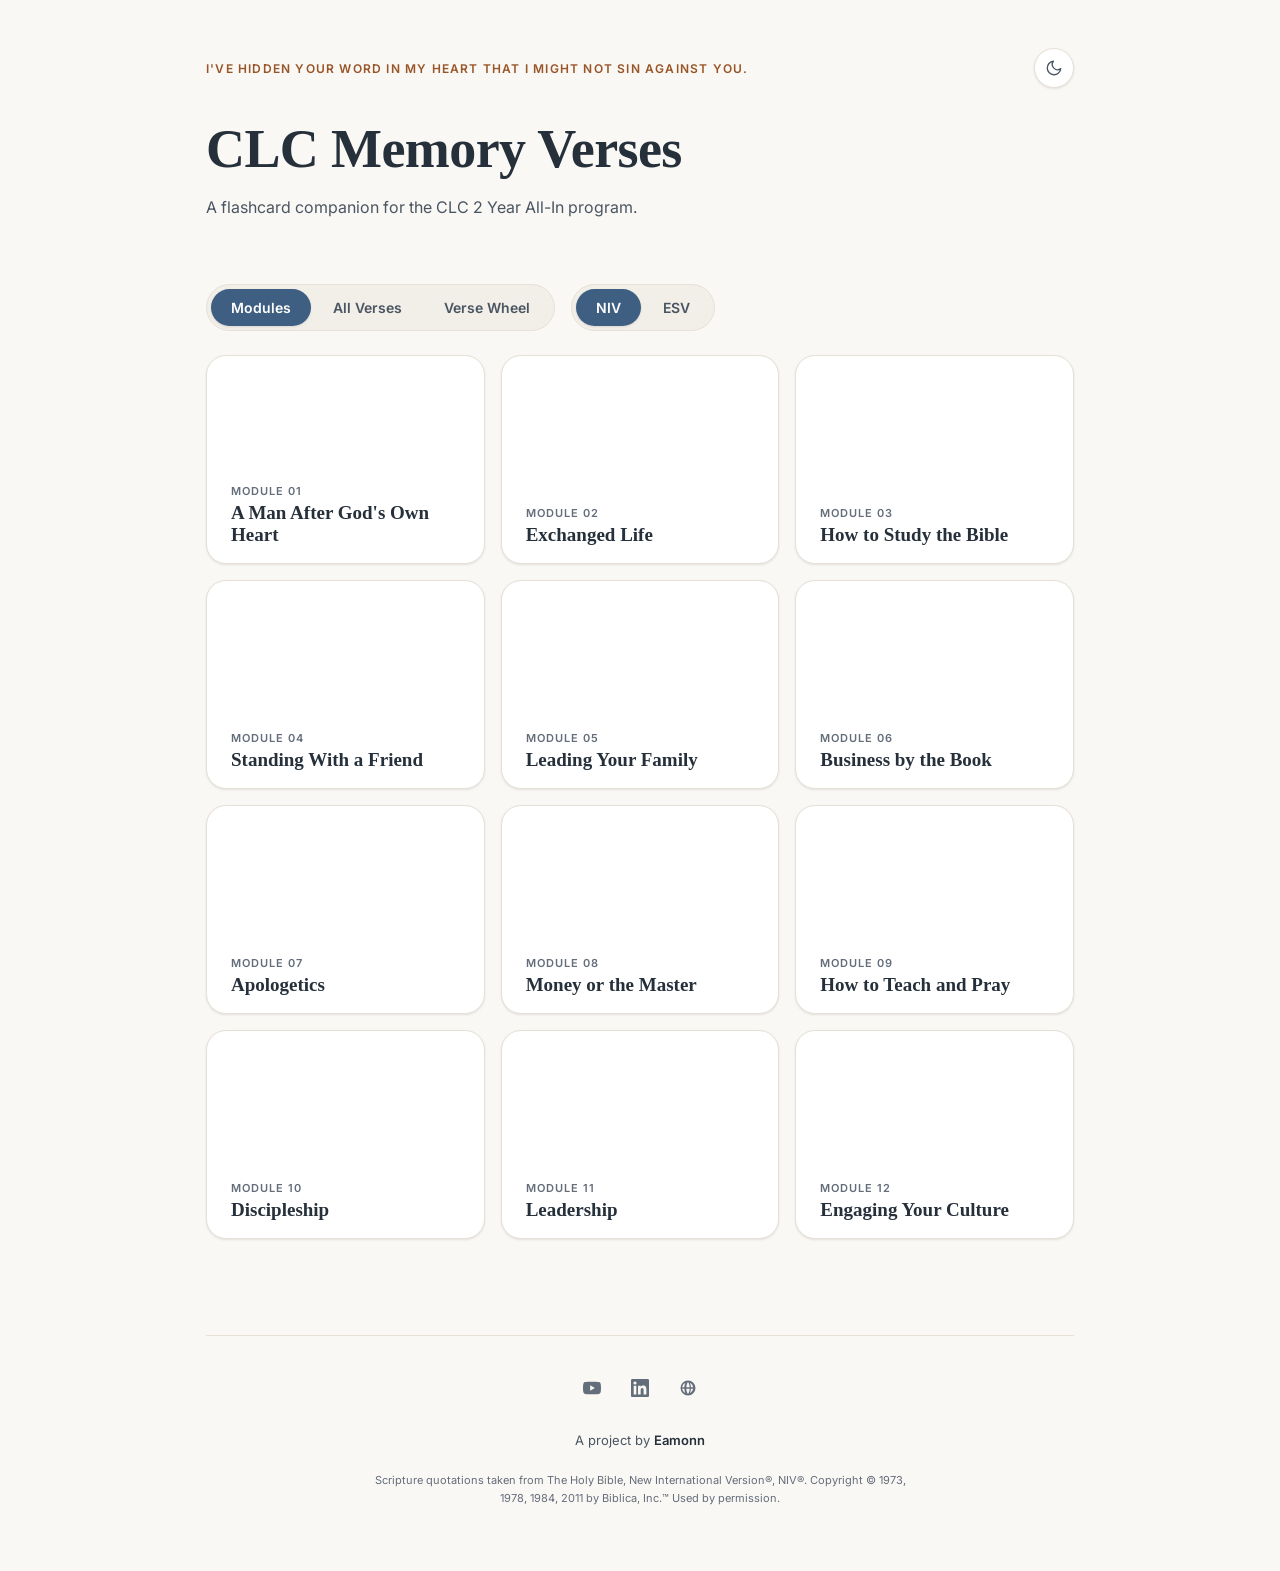
==== commit ab97036b: "Restyle site to match the Re-Verse design system Shared styles.css with light/dark tokens, serif hea" ====
--- a/index.html
+++ b/index.html
@@ -30,533 +30,13 @@
 <meta name="twitter:image" content="https://clc-verses.netlify.app/assets/twitterimg.png">
 <meta name="twitter:image:alt" content="CLC Verses — All-In Scripture Memorization">
 
+<script src="/theme.js"></script>
 <link rel="preconnect" href="https://fonts.googleapis.com">
 <link rel="preconnect" href="https://fonts.gstatic.com" crossorigin>
-<link rel="preload" href="https://fonts.googleapis.com/css2?family=Inter:wght@400;500;600;700&display=optional" as="style">
-<link href="https://fonts.googleapis.com/css2?family=Inter:wght@400;500;600;700&display=optional" rel="stylesheet" media="print" onload="this.media='all'">
-<noscript><link href="https://fonts.googleapis.com/css2?family=Inter:wght@400;500;600;700&display=optional" rel="stylesheet"></noscript>
-<style>
-:root {
-  --canvas: #181818;
-  --canvas-elevated: #303030;
-  --hairline: #303030;
-  --ink: #ffffff;
-  --body: #a0a0a0;
-  --muted: #868686;
-
-  --xxxs: 4px;  --xxs: 8px;  --xs: 16px;  --sm: 24px;
-  --md: 32px;   --lg: 48px;  --xl: 64px;  --xxl: 96px;
-
-  --ease-out: cubic-bezier(0.2, 0.65, 0.3, 1);
-}
-
-* { box-sizing: border-box; margin: 0; padding: 0; }
-
-html, body {
-  background: var(--canvas);
-  color: var(--ink);
-  font-family: 'Inter', -apple-system, system-ui, sans-serif;
-  font-weight: 400;
-  -webkit-font-smoothing: antialiased;
-  min-height: 100vh;
-}
-
-button {
-  font-family: inherit;
-  border: none;
-  background: none;
-  color: inherit;
-  cursor: pointer;
-  padding: 0;
-  text-align: left;
-}
-
-/* ===== HEADER ===== */
-.site-header {
-  padding: var(--xl) var(--md) var(--lg);
-  border-bottom: 1px solid var(--hairline);
-  max-width: 1280px;
-  margin: 0 auto;
-}
-.eyebrow {
-  font-size: 12px;
-  font-weight: 600;
-  letter-spacing: 1.2px;
-  text-transform: uppercase;
-  margin-bottom: var(--sm);
-}
-.site-header h1 {
-  font-size: 60px;
-  font-weight: 500;
-  line-height: 1.05;
-  letter-spacing: -1.2px;
-  margin-bottom: var(--sm);
-  max-width: 920px;
-}
-.site-header .lede {
-  color: var(--body);
-  font-size: 16px;
-  line-height: 1.55;
-  max-width: 680px;
-}
-/* ===== SEGMENTED TOGGLES (translation + view) ===== */
-.header-controls {
-  display: flex;
-  align-items: center;
-  gap: var(--xs);
-  flex-wrap: nowrap;
-}
-.translation-toggle,
-.view-toggle {
-  display: inline-flex;
-  border: 1px solid var(--hairline);
-  background: var(--canvas-elevated);
-}
-.translation-toggle button,
-.view-toggle button,
-.view-toggle a {
-  padding: 14px 24px;
-  font-size: 13px;
-  font-weight: 700;
-  letter-spacing: 1.4px;
-  text-transform: uppercase;
-  color: var(--body);
-  transition: background 0.18s var(--ease-out), color 0.18s var(--ease-out);
-}
-/* "Verse Wheel" is a link to a sub page, styled to sit in the toggle */
-.view-toggle a {
-  display: inline-flex;
-  align-items: center;
-  text-decoration: none;
-  white-space: nowrap;
-}
-.translation-toggle button:hover,
-.view-toggle button:hover,
-.view-toggle a:hover { color: var(--ink); }
-.translation-toggle button.is-active,
-.view-toggle button.is-active {
-  background: var(--ink);
-  color: var(--canvas);
-}
-.translation-toggle .divider,
-.view-toggle .divider {
-  width: 1px;
-  background: var(--hairline);
-}
-
-/* ===== MAIN ===== */
-main {
-  padding: var(--xl) var(--md) var(--xxl);
-  max-width: 1280px;
-  margin: 0 auto;
-  position: relative;
-}
-
-.section-label {
-  font-size: 12px;
-  font-weight: 600;
-  letter-spacing: 1.2px;
-  text-transform: uppercase;
-  color: var(--muted);
-  margin-bottom: var(--xs);
-}
-.section-head {
-  font-size: 28px;
-  font-weight: 500;
-  letter-spacing: 0.2px;
-}
-.modules-section-head {
-  display: flex;
-  align-items: center;
-  gap: var(--md);
-  margin-bottom: var(--lg);
-  position: sticky;
-  top: 0;
-  z-index: 10;
-  background: var(--canvas);
-  padding: var(--xs) 0;
-}
-/* ===== SCENES ===== */
-.grid-scene[hidden],
-.all-scene[hidden],
-.module-grid[hidden],
-.modules-section-head[hidden] { display: none !important; }
-
-.verse-card-module {
-  font-size: 11px;
-  font-weight: 600;
-  letter-spacing: 1.2px;
-  text-transform: uppercase;
-  color: var(--muted);
-  margin-bottom: var(--xxs);
-}
-
-/* ===== VIEW TRANSITIONS — module ⇄ panel morph =====
-   Names applied via CSS classes (more reliable than setting inline style on a
-   brand-new node from JS — the property assignment can no-op silently if the
-   browser doesn't recognize the JS alias). The panel always carries the name
-   because at most one panel exists at a time; cards get the name on demand. */
-.module-card.is-vt-source { view-transition-name: active-module; }
-.panel { view-transition-name: active-module; }
-
-::view-transition-group(active-module) {
-  animation-duration: 350ms;
-  animation-timing-function: cubic-bezier(0.2, 0.65, 0.3, 1);
-}
-::view-transition-old(active-module),
-::view-transition-new(active-module) {
-  animation-duration: 200ms;
-  animation-timing-function: cubic-bezier(0.2, 0.65, 0.3, 1);
-}
-::view-transition-old(root),
-::view-transition-new(root) {
-  animation-duration: 200ms;
-  animation-timing-function: cubic-bezier(0.2, 0.65, 0.3, 1);
-}
-
-/* ===== MODULE GRID =====
-   aspect-ratio approximates the grid's own footprint (columns x rows of
-   3:4 cards) before app.js populates it, so the page doesn't jump once the
-   real cards land — see the matching ratios in the breakpoints below. */
-.module-grid {
-  display: grid;
-  grid-template-columns: repeat(4, 1fr);
-  gap: var(--xs);
-  aspect-ratio: 1 / 1;
-}
-.module-card {
-  display: flex;
-  flex-direction: column;
-  background: var(--canvas-elevated);
-  cursor: pointer;
-  aspect-ratio: 3 / 4;
-  overflow: hidden;
-  user-select: none;
-  width: 100%;
-  position: relative;
-  transition: transform 0.18s var(--ease-out);
-  will-change: transform, opacity;
-}
-.module-card:hover { transform: translateY(-2px); }
-.module-card:active { transform: translateY(0); }
-
-.module-card .card-top {
-  flex: 1 1 55%;
-  background: var(--accent, var(--canvas-elevated));
-  position: relative;
-}
-.module-card .card-top::after {
-  content: "";
-  position: absolute;
-  bottom: var(--sm);
-  left: var(--sm);
-  width: 24px;
-  height: 1px;
-  background: rgba(255,255,255,0.6);
-}
-.module-card .card-bottom {
-  flex: 0 0 auto;
-  padding: var(--sm);
-  border-top: 1px solid var(--hairline);
-}
-.module-card .module-num {
-  font-size: 12px;
-  font-weight: 600;
-  letter-spacing: 1.2px;
-  text-transform: uppercase;
-  color: var(--body);
-  margin-bottom: var(--xxs);
-}
-.module-card .module-name {
-  font-size: 20px;
-  font-weight: 700;
-  line-height: 1.2;
-  color: var(--ink);
-}
-
-/* ===== PANEL ===== */
-.panel-toolbar {
-  display: flex;
-  align-items: center;
-  gap: var(--xs);
-  flex-wrap: nowrap;
-  position: sticky;
-  top: 0;
-  z-index: 10;
-  background: var(--canvas);
-  padding: var(--xs) 0;
-  margin-bottom: var(--md);
-}
-.panel-header {
-  margin-bottom: var(--md);
-  padding-bottom: var(--sm);
-  border-bottom: 1px solid var(--hairline);
-}
-.panel-title {
-  font-size: 40px;
-  font-weight: 500;
-  letter-spacing: -0.4px;
-  line-height: 1.1;
-}
-.panel-eyebrow {
-  font-size: 12px;
-  font-weight: 600;
-  letter-spacing: 1.2px;
-  text-transform: uppercase;
-  margin-bottom: var(--sm);
-}
-.back-link {
-  display: inline-flex;
-  align-items: center;
-  gap: var(--xxs);
-  font-size: 13px;
-  font-weight: 700;
-  letter-spacing: 1.4px;
-  text-transform: uppercase;
-  color: var(--ink);
-  cursor: pointer;
-  padding: 14px var(--sm);
-  border: 1px solid var(--ink);
-  background: transparent;
-  white-space: nowrap;
-  user-select: none;
-  transition: background 0.15s var(--ease-out), color 0.15s var(--ease-out);
-}
-.back-link:hover { background: var(--ink); color: var(--canvas); }
-
-.panel-nav {
-  display: inline-flex;
-  align-items: stretch;
-  gap: var(--xxs);
-}
-.nav-link {
-  display: inline-flex;
-  align-items: center;
-  justify-content: center;
-  font-size: 16px;
-  font-weight: 700;
-  line-height: 1;
-  color: var(--ink);
-  cursor: pointer;
-  padding: 14px var(--xs);
-  min-width: 48px;
-  border: 1px solid var(--ink);
-  background: transparent;
-  white-space: nowrap;
-  user-select: none;
-  transition: background 0.15s var(--ease-out), color 0.15s var(--ease-out), opacity 0.15s var(--ease-out);
-}
-.nav-link:hover:not(:disabled) { background: var(--ink); color: var(--canvas); }
-.nav-link:disabled {
-  opacity: 0.25;
-  cursor: not-allowed;
-}
-
-/* ===== VERSE CARDS ===== */
-.verse-grid {
-  display: grid;
-  grid-template-columns: repeat(auto-fill, minmax(280px, 1fr));
-  gap: var(--xs);
-  align-items: start;
-}
-.verse-card {
-  background: var(--canvas-elevated);
-  border: 1px solid var(--hairline);
-  overflow: hidden;
-  display: block;
-  width: 100%;
-  transition: border-color 0.2s var(--ease-out), transform 0.2s var(--ease-out);
-  will-change: transform;
-}
-.verse-card:hover { transform: translateY(-2px); }
-.verse-card.is-open { border-color: var(--accent, var(--ink)); }
-.verse-card.is-open .verse-top { height: 40px; }
-.all-verses-grid .verse-top { height: 40px; }
-
-.verse-top {
-  height: 120px;
-  background: var(--accent, var(--canvas-elevated));
-  position: relative;
-  transition: height 0.36s var(--ease-out);
-}
-.verse-top::after {
-  content: "";
-  position: absolute;
-  bottom: var(--xs);
-  left: var(--sm);
-  width: 18px;
-  height: 1px;
-  background: rgba(255,255,255,0.55);
-}
-.verse-ref {
-  padding: var(--sm);
-  font-size: 20px;
-  font-weight: 700;
-  line-height: 1.2;
-  color: var(--ink);
-}
-
-/* CSS-only accordion via grid-template-rows. minmax(0, …) is required:
-   plain `0fr` resolves to `minmax(auto, 0fr)` where auto = min-content,
-   so the closed row floors at one line of text and leaks. */
-.verse-text-inner {
-  display: grid;
-  grid-template-rows: minmax(0, 0fr);
-  overflow: hidden;
-  transition: grid-template-rows 0.36s var(--ease-out);
-}
-.verse-card.is-open .verse-text-inner {
-  grid-template-rows: minmax(0, 1fr);
-}
-.verse-text-inner > .verse-text {
-  min-height: 0;
-  overflow: hidden;
-}
-.verse-text {
-  padding: var(--sm);
-  font-size: 15px;
-  line-height: 1.6;
-  color: var(--body);
-  border-top: 1px solid var(--hairline);
-}
-.verse-text .niv,
-.verse-text .esv { display: block; }
-body[data-translation="NIV"] .verse-text .esv { display: none; }
-body[data-translation="ESV"] .verse-text .niv { display: none; }
-
-/* ===== FOOTER ===== */
-footer {
-  border-top: 1px solid var(--hairline);
-  padding: var(--lg) var(--md);
-  max-width: 1280px;
-  margin: 0 auto;
-  color: var(--body);
-  font-size: 13px;
-  line-height: 1.55;
-  display: flex;
-  flex-direction: column;
-  gap: var(--md);
-}
-.footer-row {
-  display: flex;
-  justify-content: space-between;
-  align-items: flex-start;
-  flex-wrap: wrap;
-  gap: var(--md);
-}
-.footer-row .mark {
-  font-size: 12px;
-  font-weight: 600;
-  letter-spacing: 1.2px;
-  text-transform: uppercase;
-  color: var(--ink);
-}
-.attribution {
-  max-width: 720px;
-  font-size: 12px;
-  color: var(--muted);
-  line-height: 1.55;
-}
-.byline {
-  font-size: 13px;
-  color: var(--ink);
-}
-.byline strong { font-weight: 600; }
-.socials {
-  display: flex;
-  gap: var(--sm);
-  flex-wrap: wrap;
-}
-.socials a {
-  font-size: 12px;
-  font-weight: 700;
-  letter-spacing: 1.4px;
-  text-transform: uppercase;
-  color: var(--ink);
-  text-decoration: none;
-  padding: 10px var(--sm);
-  border: 1px solid var(--hairline);
-  transition: background 0.15s var(--ease-out), color 0.15s var(--ease-out), border-color 0.15s var(--ease-out);
-}
-.socials a:hover {
-  background: var(--ink);
-  color: var(--canvas);
-  border-color: var(--ink);
-}
-
-/* ===== RESPONSIVE ===== */
-@media (max-width: 1024px) {
-  .module-grid { grid-template-columns: repeat(3, 1fr); aspect-ratio: 9 / 16; }
-  .site-header h1 { font-size: 48px; letter-spacing: -0.96px; }
-  .panel-title { font-size: 32px; }
-}
-@media (max-width: 720px) {
-  .module-grid { grid-template-columns: repeat(2, 1fr); aspect-ratio: 1 / 4; }
-  .site-header { padding: var(--lg) var(--sm) var(--md); }
-  .site-header h1 { font-size: 34px; letter-spacing: -0.68px; }
-  main { padding: var(--lg) var(--sm) var(--xl); }
-  .panel-title { font-size: 28px; }
-  .modules-section-head,
-  .panel-toolbar {
-    gap: var(--xs);
-    padding: var(--xxs) 0;
-    margin-bottom: var(--md);
-  }
-  .header-controls { flex-wrap: wrap; row-gap: var(--xxs); }
-  .translation-toggle button,
-  .view-toggle button,
-  .view-toggle a {
-    padding: 10px 14px;
-    font-size: 12px;
-    letter-spacing: 0.8px;
-  }
-  .back-link {
-    padding: 10px 14px;
-    font-size: 12px;
-    letter-spacing: 0.8px;
-  }
-  .nav-link {
-    padding: 10px 10px;
-    min-width: 40px;
-    font-size: 14px;
-  }
-  footer { padding: var(--md) var(--sm); }
-}
-@media (max-width: 420px) {
-  .module-grid { grid-template-columns: 1fr 1fr; gap: var(--xxs); }
-  .verse-grid  { grid-template-columns: 1fr; }
-  .translation-toggle button,
-  .view-toggle button,
-  .view-toggle a {
-    padding: 8px 10px;
-    font-size: 11px;
-    letter-spacing: 0.4px;
-  }
-  .back-link {
-    padding: 8px 10px;
-    font-size: 11px;
-    letter-spacing: 0.4px;
-  }
-  .nav-link {
-    padding: 8px 8px;
-    min-width: 34px;
-    font-size: 13px;
-  }
-}
-
-@media (prefers-reduced-motion: reduce) {
-  *, *::before, *::after {
-    animation-duration: 0.01ms !important;
-    transition-duration: 0.01ms !important;
-  }
-  ::view-transition-group(*),
-  ::view-transition-old(*),
-  ::view-transition-new(*) {
-    animation: none !important;
-  }
-}
-
-</style>
+<link rel="preload" href="https://fonts.googleapis.com/css2?family=Inter:wght@400;500;600;700&display=swap" as="style">
+<link href="https://fonts.googleapis.com/css2?family=Inter:wght@400;500;600;700&display=swap" rel="stylesheet" media="print" onload="this.media='all'">
+<noscript><link href="https://fonts.googleapis.com/css2?family=Inter:wght@400;500;600;700&display=swap" rel="stylesheet"></noscript>
+<link rel="stylesheet" href="/styles.css">
 
 <!-- Favicons -->
 <link rel="apple-touch-icon" sizes="180x180" href="/apple-touch-icon.png">
@@ -565,7 +45,7 @@
 <link rel="manifest" href="/site.webmanifest">
 <link rel="mask-icon" href="/safari-pinned-tab.svg" color="#5bbad5">
 <meta name="msapplication-TileColor" content="#da532c">
-<meta name="theme-color" content="#181818">
+<meta name="theme-color" content="#faf8f5">
 
 <script type="application/ld+json">
 {
@@ -584,8 +64,14 @@
 </head>
 <body data-translation="NIV">
 
+<div class="wrap">
+  <div class="page-top">
+    <div class="eyebrow">I've hidden your word in my heart that I might not sin against you.</div>
+    <div class="page-actions">
+      <button type="button" class="theme-toggle" aria-label="Switch to dark theme"><svg class="icon-moon" viewBox="0 0 24 24" aria-hidden="true"><path d="M21 12.8A9 9 0 1 1 11.2 3a7 7 0 0 0 9.8 9.8z"/></svg><svg class="icon-sun" viewBox="0 0 24 24" aria-hidden="true"><circle cx="12" cy="12" r="4"/><path d="M12 2v2M12 20v2M4.9 4.9l1.4 1.4M17.7 17.7l1.4 1.4M2 12h2M20 12h2M4.9 19.1l1.4-1.4M17.7 6.3l1.4-1.4"/></svg></button>
+    </div>
+  </div>
 <header class="site-header">
-  <div class="eyebrow" style="color: #ea5544;">I've hidden your word in my heart that I might not sin against you.</div>
   <h1>CLC Memory Verses</h1>
   <p class="lede">A flashcard companion for the CLC 2 Year All-In program.</p>
 </header>
@@ -632,18 +118,16 @@
     <div class="verse-grid all-verses-grid"><!-- rendered by app.js --></div>
   </div>
 </main>
+</div>
 
 <footer>
-  <div class="footer-row">
-    <div class="mark">CLC Memory Verses</div>
+  <div class="footer-inner">
+    <nav class="socials" aria-label="Links">
+      <a href="https://www.youtube.com/@eamonncottrell" target="_blank" rel="noopener noreferrer" aria-label="YouTube"><svg viewBox="0 0 24 24" aria-hidden="true"><path d="M23.5 6.2a3 3 0 0 0-2.1-2.1C19.5 3.6 12 3.6 12 3.6s-7.5 0-9.4.5A3 3 0 0 0 .5 6.2C0 8.1 0 12 0 12s0 3.9.5 5.8a3 3 0 0 0 2.1 2.1c1.9.5 9.4.5 9.4.5s7.5 0 9.4-.5a3 3 0 0 0 2.1-2.1c.5-1.9.5-5.8.5-5.8s0-3.9-.5-5.8zM9.6 15.6V8.4l6.2 3.6-6.2 3.6z"/></svg></a>
+      <a href="https://www.linkedin.com/in/eamonncottrell/" target="_blank" rel="noopener noreferrer" aria-label="LinkedIn"><svg viewBox="0 0 24 24" aria-hidden="true"><path d="M20.4 20.5h-3.6v-5.6c0-1.3 0-3-1.8-3s-2.1 1.4-2.1 2.9v5.7H9.4V9h3.4v1.6c.5-.9 1.6-1.8 3.4-1.8 3.6 0 4.3 2.4 4.3 5.5v6.2zM5.3 7.4a2.1 2.1 0 1 1 0-4.2 2.1 2.1 0 0 1 0 4.2zM7.1 20.5H3.6V9h3.5v11.5zM22.2 0H1.8C.8 0 0 .8 0 1.7v20.6c0 .9.8 1.7 1.8 1.7h20.4c1 0 1.8-.8 1.8-1.7V1.7C24 .8 23.2 0 22.2 0z"/></svg></a>
+      <a href="https://www.progressandperfection.com/" target="_blank" rel="noopener noreferrer" aria-label="Progress &amp; Perfection"><svg viewBox="0 0 24 24" aria-hidden="true"><path d="M12 2a10 10 0 1 0 0 20 10 10 0 0 0 0-20zm6.9 9h-3a15.7 15.7 0 0 0-1.4-5.9A8 8 0 0 1 18.9 11zM12 4c.8 1 1.9 3.1 2.3 7H9.7C10.1 7.1 11.2 5 12 4zM4.1 13h3a15.7 15.7 0 0 0 1.4 5.9A8 8 0 0 1 4.1 13zm3-2h-3a8 8 0 0 1 4.4-5.9A15.7 15.7 0 0 0 7.1 11zM12 20c-.8-1-1.9-3.1-2.3-7h4.6c-.4 3.9-1.5 6-2.3 7zm2.5-1.1a15.7 15.700 0 0 0 1.4-5.9h3a8 8 0 0 1-4.4 5.9z"/></svg></a>
+    </nav>
     <div class="byline">A project by <strong>Eamonn</strong></div>
-    <nav class="socials">
-      <a href="https://www.youtube.com/@eamonncottrell" target="_blank" rel="noopener noreferrer">YouTube</a>
-      <a href="https://www.linkedin.com/in/eamonncottrell/" target="_blank" rel="noopener noreferrer">LinkedIn</a>
-      <a href="https://www.progressandperfection.com/" target="_blank" rel="noopener noreferrer">Progress & Perfection</a>
-    </nav>
-  </div>
-  <div class="footer-row">
     <div class="attribution" data-attribution></div>
   </div>
 </footer>
--- a/styles.css
+++ b/styles.css
@@ -0,0 +1,500 @@
+/* CLC Verses: Re-Verse design system. All color lives in the two token blocks below. */
+
+:root {
+  --primary: #3f5f82;
+  --primary-hover: #334e6c;
+  --on-primary: #ffffff;
+  --primary-text: #3f5f82;
+  --primary-soft: rgba(63, 95, 130, 0.10);
+  --clay: #c47a4e;
+  --clay-text: #985527;
+
+  --canvas: #faf8f5;
+  --surface: #ffffff;
+  --surface-2: #f2eee8;
+  --overlay: rgba(38, 48, 59, 0.46);
+
+  --ink: #26303b;
+  --body: #4a5562;
+  --muted: #646d7a;
+
+  --hairline: #e6e0d6;
+  --hairline-strong: #cfc7ba;
+  --shadow-sm: 0 1px 2px rgba(38,48,59,.06), 0 1px 3px rgba(38,48,59,.05);
+  --shadow-md: 0 4px 14px rgba(38,48,59,.08), 0 2px 4px rgba(38,48,59,.04);
+  --shadow-lg: 0 18px 48px rgba(38,48,59,.18);
+
+  /* section colors: one per module */
+  --sec-1: #b0504a;  --sec-2: #a8623a;  --sec-3: #8f6b1f;  --sec-4: #7c7a24;
+  --sec-5: #547a5a;  --sec-6: #3f7d57;  --sec-7: #3f8079;  --sec-8: #4f7396;
+  --sec-9: #5f68a3;  --sec-10: #7d5c93; --sec-11: #a55d76; --sec-12: #a8506a;
+
+  --wheel-gap: #ffffff;
+  --wheel-shade: rgba(0,0,0,.10);
+
+  --sp-xxxs: 4px;  --sp-xxs: 8px;  --sp-xs: 16px;  --sp-sm: 24px;
+  --sp-md: 32px;   --sp-lg: 48px;  --sp-xl: 64px;  --sp-xxl: 96px;
+
+  --r-sm: 10px;  --r-md: 14px;  --r-lg: 20px;  --r-xl: 28px;  --r-pill: 999px;
+
+  --ease-out: cubic-bezier(0.2, 0.65, 0.3, 1);
+
+  --font: 'Inter', -apple-system, system-ui, sans-serif;
+  --serif: 'Iowan Old Style', 'Palatino Linotype', Palatino, 'Book Antiqua', Georgia, serif;
+}
+
+:root[data-theme="dark"] {
+  --primary: #8fb0d3;  --primary-hover: #a6c2df;  --on-primary: #11202f;
+  --primary-text: #9dbbdc;  --primary-soft: rgba(143,176,211,.14);
+  --clay: #e0a07a;  --clay-text: #e6ae8b;
+
+  --canvas: #14181c;  --surface: #1d2228;  --surface-2: #262c33;
+  --overlay: rgba(6,9,12,.7);
+
+  --ink: #eceff3;  --body: #b6bec9;  --muted: #909aa7;
+
+  --hairline: #2d343c;  --hairline-strong: #414a54;
+  --shadow-sm: 0 1px 2px rgba(0,0,0,.4);
+  --shadow-md: 0 4px 14px rgba(0,0,0,.35);
+  --shadow-lg: 0 18px 48px rgba(0,0,0,.55);
+
+  --sec-1: #c0625b;  --sec-2: #b8704a;  --sec-3: #a07a2c;  --sec-4: #8c8a31;
+  --sec-5: #628a69;  --sec-6: #4c8c66;  --sec-7: #4a9189;  --sec-8: #5d82a7;
+  --sec-9: #6f79b6;  --sec-10: #8d6ba4; --sec-11: #b56a85; --sec-12: #b8607a;
+
+  --wheel-gap: #14181c;
+  --wheel-shade: rgba(0,0,0,.16);
+}
+
+/* ===== BASE ===== */
+* { box-sizing: border-box; }
+html, body {
+  margin: 0; padding: 0;
+  background: var(--canvas);
+  color: var(--ink);
+  font-family: var(--font);
+  font-weight: 400;
+  -webkit-font-smoothing: antialiased;
+  min-height: 100vh;
+}
+body { transition: background-color 0.25s ease, color 0.25s ease; }
+body:has(dialog[open]) { overflow: hidden; }
+h1, h2, h3, p, ul { margin: 0; }
+a { color: inherit; }
+button {
+  font: inherit;
+  border: none;
+  background: none;
+  color: inherit;
+  cursor: pointer;
+  padding: 0;
+  text-align: left;
+}
+:focus-visible { outline: 2px solid var(--primary); outline-offset: 2px; }
+.sr-only {
+  position: absolute;
+  width: 1px; height: 1px;
+  overflow: hidden;
+  clip-path: inset(50%);
+  white-space: nowrap;
+}
+
+/* ===== LAYOUT ===== */
+.wrap {
+  max-width: 900px;
+  margin: 0 auto;
+  padding: 48px 16px 96px;
+}
+.wrap.is-wide { max-width: 1080px; }
+
+.page-top {
+  display: flex;
+  align-items: center;
+  justify-content: space-between;
+  gap: var(--sp-xs);
+  margin-bottom: var(--sp-md);
+}
+.page-actions { display: flex; align-items: center; gap: var(--sp-xxs); }
+
+.site-header { margin-bottom: var(--sp-xl); }
+.eyebrow {
+  font-size: 12px;
+  font-weight: 600;
+  letter-spacing: 1.2px;
+  text-transform: uppercase;
+  color: var(--clay-text);
+}
+.site-header h1 {
+  font-family: var(--serif);
+  font-size: clamp(34px, 6vw, 54px);
+  font-weight: 600;
+  line-height: 1.1;
+  letter-spacing: -0.6px;
+  margin-bottom: var(--sp-xs);
+}
+.lede {
+  color: var(--body);
+  font-size: 16px;
+  line-height: 1.55;
+  max-width: 46ch;
+}
+
+/* ===== CONTROLS ===== */
+.pill-btn,
+.back-link,
+.nav-link {
+  display: inline-flex;
+  align-items: center;
+  justify-content: center;
+  gap: var(--sp-xxs);
+  padding: 10px 18px;
+  font-size: 14px;
+  font-weight: 600;
+  text-decoration: none;
+  white-space: nowrap;
+  user-select: none;
+  background: var(--surface);
+  color: var(--ink);
+  border: 1px solid var(--hairline-strong);
+  border-radius: var(--r-pill);
+  box-shadow: var(--shadow-sm);
+  transition: border-color 0.15s var(--ease-out), color 0.15s var(--ease-out),
+    background 0.15s var(--ease-out), box-shadow 0.15s var(--ease-out);
+}
+.pill-btn:hover:not(:disabled),
+.back-link:hover,
+.nav-link:hover:not(:disabled) {
+  border-color: var(--primary);
+  color: var(--primary-text);
+}
+.pill-btn.is-armed,
+.pill-btn[aria-expanded="true"] {
+  background: var(--primary);
+  border-color: var(--primary);
+  color: var(--on-primary);
+  box-shadow: none;
+}
+.pill-btn:disabled,
+.nav-link:disabled { opacity: 0.4; cursor: not-allowed; }
+.nav-link { min-width: 42px; padding: 10px; }
+
+/* Segmented control */
+.segmented,
+.translation-toggle,
+.view-toggle {
+  display: inline-flex;
+  gap: 2px;
+  padding: 4px;
+  background: var(--surface-2);
+  border: 1px solid var(--hairline);
+  border-radius: var(--r-pill);
+}
+.segmented button,
+.translation-toggle button,
+.view-toggle button,
+.view-toggle a {
+  display: inline-flex;
+  align-items: center;
+  justify-content: center;
+  padding: 10px 20px;
+  font-size: 14px;
+  font-weight: 600;
+  text-decoration: none;
+  white-space: nowrap;
+  color: var(--body);
+  border-radius: var(--r-pill);
+  transition: background 0.18s var(--ease-out), color 0.18s var(--ease-out);
+}
+.segmented button:hover,
+.translation-toggle button:hover,
+.view-toggle button:hover,
+.view-toggle a:hover { color: var(--ink); }
+.segmented button.is-active,
+.translation-toggle button.is-active,
+.view-toggle button.is-active {
+  background: var(--primary);
+  color: var(--on-primary);
+  box-shadow: var(--shadow-sm);
+}
+.divider { display: none; }
+
+/* Theme toggle */
+.theme-toggle {
+  display: inline-flex;
+  align-items: center;
+  justify-content: center;
+  width: 40px; height: 40px;
+  border-radius: 50%;
+  background: var(--surface);
+  border: 1px solid var(--hairline);
+  box-shadow: var(--shadow-sm);
+  color: var(--body);
+  transition: border-color 0.15s var(--ease-out), color 0.15s var(--ease-out);
+}
+.theme-toggle:hover { border-color: var(--hairline-strong); color: var(--ink); }
+.theme-toggle svg { width: 18px; height: 18px; fill: none; stroke: currentColor; stroke-width: 1.8; stroke-linecap: round; stroke-linejoin: round; }
+.theme-toggle .icon-sun { display: none; }
+:root[data-theme="dark"] .theme-toggle .icon-moon { display: none; }
+:root[data-theme="dark"] .theme-toggle .icon-sun { display: block; }
+
+/* ===== HOME ===== */
+.grid-scene[hidden],
+.all-scene[hidden],
+.module-grid[hidden],
+.modules-section-head[hidden],
+.site-header[hidden] { display: none !important; }
+
+.modules-section-head {
+  margin-bottom: var(--sp-sm);
+}
+.header-controls {
+  display: flex;
+  align-items: center;
+  gap: var(--sp-xs);
+  flex-wrap: wrap;
+}
+
+.module-card.is-vt-source { view-transition-name: active-module; }
+.panel { view-transition-name: active-module; }
+::view-transition-group(active-module) {
+  animation-duration: 350ms;
+  animation-timing-function: var(--ease-out);
+}
+::view-transition-old(active-module),
+::view-transition-new(active-module),
+::view-transition-old(root),
+::view-transition-new(root) {
+  animation-duration: 200ms;
+  animation-timing-function: var(--ease-out);
+}
+
+.module-grid {
+  display: grid;
+  grid-template-columns: repeat(auto-fill, minmax(220px, 1fr));
+  gap: var(--sp-xs);
+}
+.module-card {
+  --accent: var(--sec-1);
+  display: flex;
+  flex-direction: column;
+  aspect-ratio: 4 / 3;
+  width: 100%;
+  overflow: hidden;
+  position: relative;
+  user-select: none;
+  background: var(--surface);
+  border: 1px solid var(--hairline);
+  border-radius: var(--r-lg);
+  box-shadow: var(--shadow-sm);
+  transition: transform 0.18s var(--ease-out), box-shadow 0.18s var(--ease-out), border-color 0.18s var(--ease-out);
+}
+.module-card:hover {
+  transform: translateY(-3px);
+  box-shadow: var(--shadow-md);
+  border-color: var(--accent);
+}
+.module-card:active { transform: translateY(0); }
+
+.card-top,
+.verse-top {
+  background: linear-gradient(135deg, var(--accent), color-mix(in srgb, var(--accent) 62%, white));
+  position: relative;
+}
+.card-top::after,
+.verse-top::after,
+.result-top::after {
+  content: "";
+  position: absolute;
+  bottom: 12px;
+  left: var(--sp-sm);
+  width: 26px; height: 3px;
+  border-radius: 2px;
+  background: rgba(255,255,255,0.72);
+}
+.module-card .card-top { flex: 1 1 55%; }
+.module-card .card-bottom {
+  flex: 0 0 auto;
+  padding: 14px var(--sp-sm) 16px;
+}
+.module-num {
+  font-size: 11px;
+  font-weight: 600;
+  letter-spacing: 1px;
+  text-transform: uppercase;
+  color: var(--muted);
+  margin-bottom: 4px;
+}
+.module-name {
+  font-family: var(--serif);
+  font-size: 19px;
+  font-weight: 600;
+  line-height: 1.2;
+  color: var(--ink);
+}
+
+/* Panel (open module) */
+.panel { --accent: var(--sec-1); }
+.panel-toolbar {
+  display: flex;
+  align-items: center;
+  justify-content: space-between;
+  gap: var(--sp-xs);
+  flex-wrap: wrap;
+  margin-bottom: var(--sp-md);
+}
+.panel-nav { display: inline-flex; align-items: center; gap: var(--sp-xxs); }
+.panel-header {
+  margin-bottom: var(--sp-md);
+  padding-bottom: var(--sp-sm);
+  border-bottom: 1px solid var(--hairline);
+}
+.panel-eyebrow {
+  font-size: 12px;
+  font-weight: 600;
+  letter-spacing: 1.2px;
+  text-transform: uppercase;
+  color: var(--clay-text);
+  margin-bottom: var(--sp-xxs);
+}
+.panel-title {
+  font-family: var(--serif);
+  font-size: clamp(26px, 4vw, 36px);
+  font-weight: 600;
+  line-height: 1.15;
+  letter-spacing: -0.3px;
+}
+
+/* Verse cards */
+.verse-grid {
+  display: grid;
+  grid-template-columns: repeat(auto-fill, minmax(260px, 1fr));
+  gap: var(--sp-xs);
+  align-items: start;
+}
+.verse-card {
+  --accent: var(--sec-1);
+  display: block;
+  width: 100%;
+  overflow: hidden;
+  background: var(--surface);
+  border: 1px solid var(--hairline);
+  border-radius: var(--r-lg);
+  box-shadow: var(--shadow-sm);
+  transition: border-color 0.2s var(--ease-out), transform 0.2s var(--ease-out), box-shadow 0.2s var(--ease-out);
+}
+.verse-card:hover { transform: translateY(-2px); box-shadow: var(--shadow-md); }
+.verse-card.is-open { border-color: var(--accent); }
+.verse-card.is-open .verse-top { height: 14px; }
+.verse-card.is-open .verse-top::after { opacity: 0; }
+.all-verses-grid .verse-top { height: 48px; }
+.all-verses-grid .verse-card.is-open .verse-top { height: 14px; }
+
+.verse-top {
+  height: 84px;
+  transition: height 0.36s var(--ease-out);
+}
+.verse-top::after { transition: opacity 0.2s var(--ease-out); }
+.verse-ref {
+  padding: var(--sp-sm);
+  font-family: var(--serif);
+  font-size: 20px;
+  font-weight: 600;
+  line-height: 1.2;
+  color: var(--ink);
+}
+.verse-card-module {
+  font-family: var(--font);
+  font-size: 11px;
+  font-weight: 600;
+  letter-spacing: 1px;
+  text-transform: uppercase;
+  color: var(--muted);
+  margin-bottom: 6px;
+}
+
+/* minmax(0, ...) keeps the closed row from flooring at one line */
+.verse-text-inner {
+  display: grid;
+  grid-template-rows: minmax(0, 0fr);
+  overflow: hidden;
+  transition: grid-template-rows 0.32s var(--ease-out);
+}
+.verse-card.is-open .verse-text-inner { grid-template-rows: minmax(0, 1fr); }
+.verse-text-inner > .verse-text { min-height: 0; overflow: hidden; }
+.verse-text {
+  padding: var(--sp-sm);
+  font-family: var(--serif);
+  font-size: 17px;
+  line-height: 1.65;
+  color: var(--body);
+  border-top: 1px solid var(--hairline);
+}
+.verse-text .niv,
+.verse-text .esv { display: block; }
+body[data-translation="NIV"] .verse-text .esv { display: none; }
+body[data-translation="ESV"] .verse-text .niv { display: none; }
+
+/* ===== FOOTER ===== */
+footer {
+  max-width: 900px;
+  margin: 0 auto;
+  padding: 0 16px 64px;
+}
+.footer-inner {
+  border-top: 1px solid var(--hairline);
+  padding-top: var(--sp-md);
+  display: flex;
+  flex-direction: column;
+  align-items: center;
+  gap: var(--sp-sm);
+  text-align: center;
+}
+.byline { font-size: 13px; color: var(--body); }
+.byline strong { font-weight: 600; color: var(--ink); }
+.socials { display: flex; gap: var(--sp-xxs); justify-content: center; flex-wrap: wrap; }
+.socials a {
+  display: inline-flex;
+  align-items: center;
+  justify-content: center;
+  width: 40px; height: 40px;
+  border-radius: 50%;
+  color: var(--muted);
+  transition: color 0.15s var(--ease-out), background 0.15s var(--ease-out);
+}
+.socials a:hover { color: var(--primary-text); background: var(--primary-soft); }
+.socials svg { width: 18px; height: 18px; fill: currentColor; }
+.attribution {
+  max-width: 560px;
+  font-size: 11px;
+  line-height: 1.6;
+  color: var(--muted);
+}
+
+/* ===== RESPONSIVE ===== */
+@media (max-width: 720px) {
+  .wrap { padding-top: 32px; }
+  .segmented button,
+  .translation-toggle button,
+  .view-toggle button,
+  .view-toggle a { padding: 9px 14px; }
+}
+@media (max-width: 420px) {
+  .module-grid { grid-template-columns: repeat(2, 1fr); gap: var(--sp-xxs); }
+  .module-name { font-size: 17px; }
+  .module-card .card-bottom { padding: 12px 16px 14px; }
+  .verse-grid { grid-template-columns: 1fr; }
+  .segmented button,
+  .translation-toggle button,
+  .view-toggle button,
+  .view-toggle a { padding: 9px 12px; font-size: 13px; }
+}
+
+@media (prefers-reduced-motion: reduce) {
+  *, *::before, *::after {
+    animation-duration: 0.001ms !important;
+    transition-duration: 0.001ms !important;
+  }
+  ::view-transition-group(*),
+  ::view-transition-old(*),
+  ::view-transition-new(*) { animation: none !important; }
+}
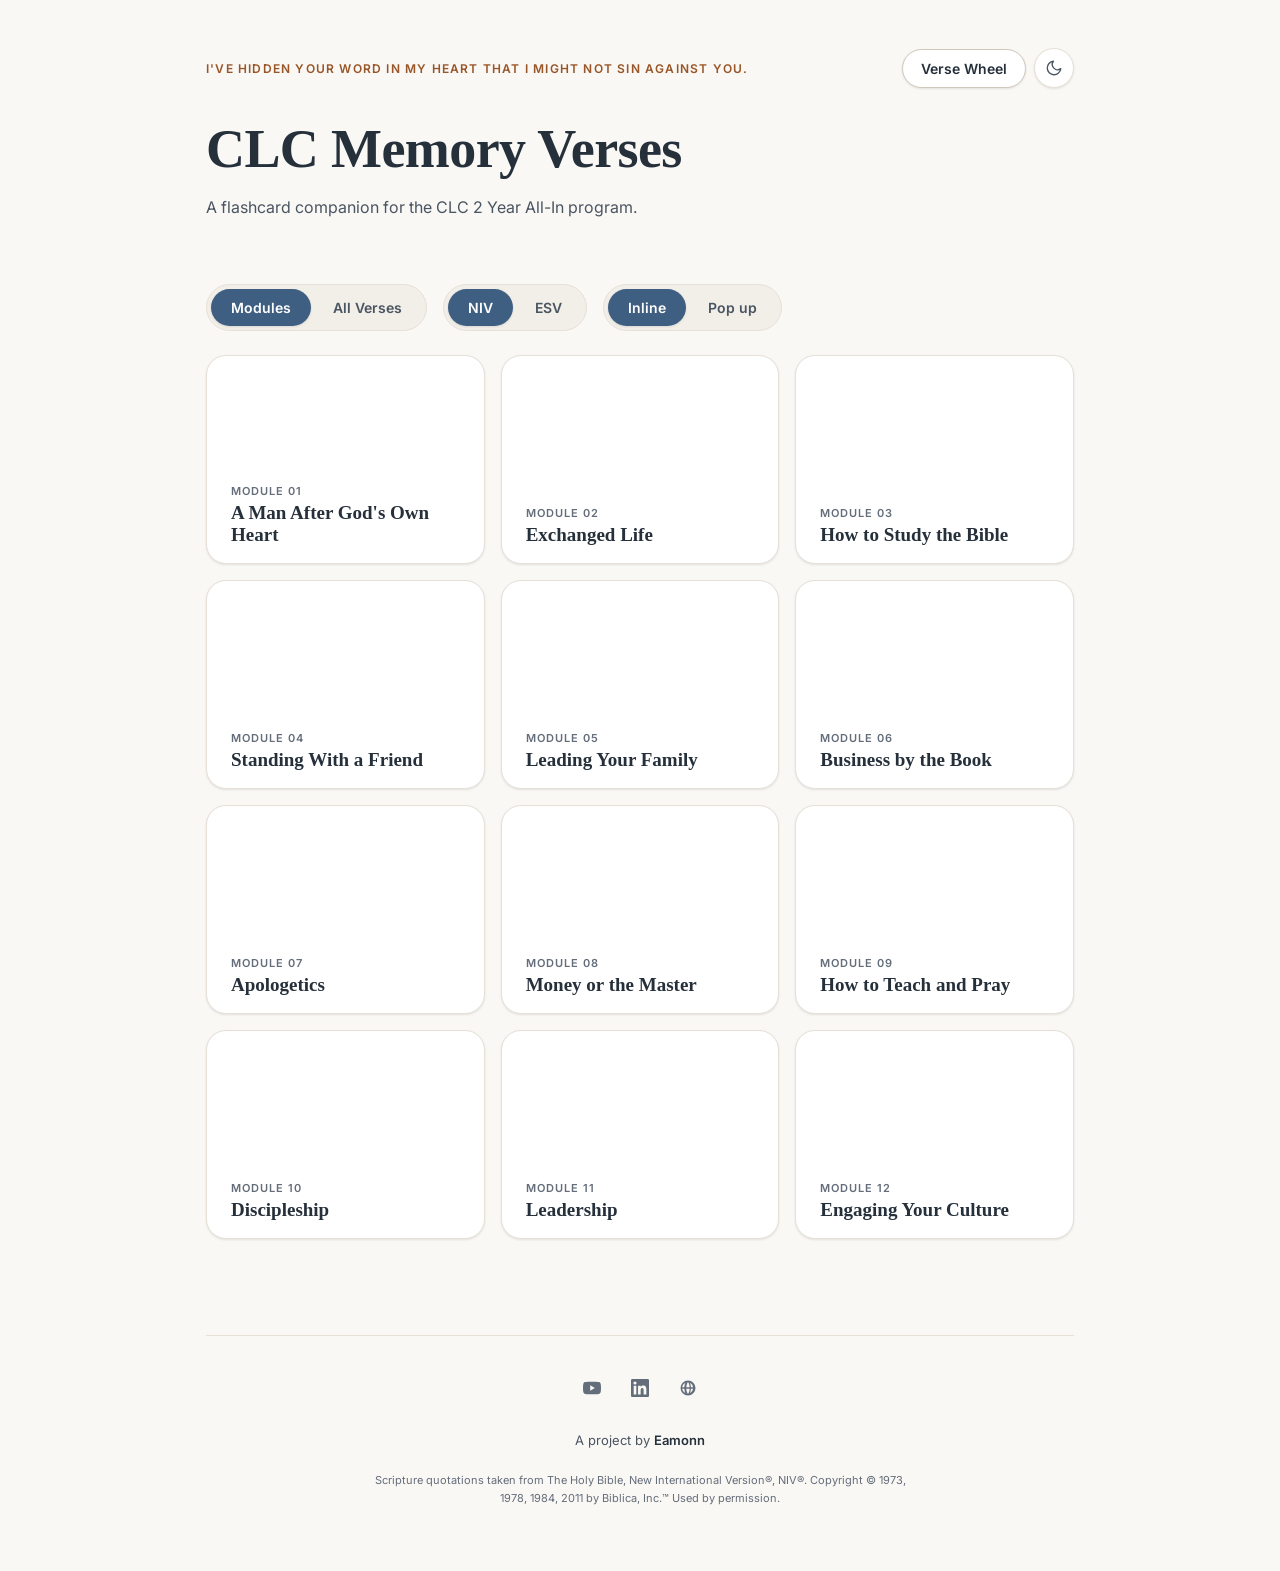
==== commit 855a8373: "Add inline hint/verse reveal, popup display mode with prev/next, move Verse Wheel link to header Co-" ====
--- a/index.html
+++ b/index.html
@@ -68,6 +68,7 @@
   <div class="page-top">
     <div class="eyebrow">I've hidden your word in my heart that I might not sin against you.</div>
     <div class="page-actions">
+      <a class="pill-btn" href="/verse-wheel/">Verse Wheel</a>
       <button type="button" class="theme-toggle" aria-label="Switch to dark theme"><svg class="icon-moon" viewBox="0 0 24 24" aria-hidden="true"><path d="M21 12.8A9 9 0 1 1 11.2 3a7 7 0 0 0 9.8 9.8z"/></svg><svg class="icon-sun" viewBox="0 0 24 24" aria-hidden="true"><circle cx="12" cy="12" r="4"/><path d="M12 2v2M12 20v2M4.9 4.9l1.4 1.4M17.7 17.7l1.4 1.4M2 12h2M20 12h2M4.9 19.1l1.4-1.4M17.7 6.3l1.4-1.4"/></svg></button>
     </div>
   </div>
@@ -84,13 +85,15 @@
           <button type="button" data-view="modules" aria-pressed="true">Modules</button>
           <div class="divider"></div>
           <button type="button" data-view="all" aria-pressed="false">All Verses</button>
-          <div class="divider"></div>
-          <a href="/verse-wheel/">Verse Wheel</a>
         </div>
         <div class="translation-toggle" role="group" aria-label="Bible translation">
           <button type="button" data-tr="NIV" aria-pressed="true">NIV</button>
           <div class="divider"></div>
           <button type="button" data-tr="ESV" aria-pressed="false">ESV</button>
+        </div>
+        <div class="display-toggle" role="group" aria-label="Verse display">
+          <button type="button" data-display="inline" aria-pressed="true">Inline</button>
+          <button type="button" data-display="popup" aria-pressed="false">Pop up</button>
         </div>
       </div>
     </div>
@@ -105,13 +108,15 @@
           <button type="button" data-view="modules" aria-pressed="false">Modules</button>
           <div class="divider"></div>
           <button type="button" data-view="all" aria-pressed="true">All Verses</button>
-          <div class="divider"></div>
-          <a href="/verse-wheel/">Verse Wheel</a>
         </div>
         <div class="translation-toggle" role="group" aria-label="Bible translation">
           <button type="button" data-tr="NIV" aria-pressed="true">NIV</button>
           <div class="divider"></div>
           <button type="button" data-tr="ESV" aria-pressed="false">ESV</button>
+        </div>
+        <div class="display-toggle" role="group" aria-label="Verse display">
+          <button type="button" data-display="inline" aria-pressed="true">Inline</button>
+          <button type="button" data-display="popup" aria-pressed="false">Pop up</button>
         </div>
       </div>
     </div>
@@ -119,6 +124,38 @@
   </div>
 </main>
 </div>
+
+<dialog class="result" aria-labelledby="result-ref">
+  <div class="result-card">
+    <div class="result-top"></div>
+    <div class="result-body">
+      <div class="result-eyebrow"></div>
+      <div class="result-refrow">
+        <h2 class="result-ref" id="result-ref"></h2>
+        <div class="reveal-btns">
+          <button type="button" class="hint-btn" data-reveal="hint" aria-expanded="false" aria-controls="result-hint">Show hint</button>
+          <button type="button" class="hint-btn" data-reveal="verse" aria-expanded="false" aria-controls="result-hint">Show verse</button>
+        </div>
+      </div>
+      <div class="hint" id="result-hint" inert>
+        <div class="hint-inner">
+          <div class="hint-body">
+            <div class="hint-label"></div>
+            <p class="hint-text"></p>
+          </div>
+        </div>
+      </div>
+      <div class="result-actions pop-actions">
+        <div class="pop-nav">
+          <button type="button" class="nav-link" data-step="-1" aria-label="Previous verse">&larr;</button>
+          <span class="pop-pos" aria-live="polite"></span>
+          <button type="button" class="nav-link" data-step="1" aria-label="Next verse">&rarr;</button>
+        </div>
+        <button type="button" class="pill-btn" data-act="close">Close</button>
+      </div>
+    </div>
+  </div>
+</dialog>
 
 <footer>
   <div class="footer-inner">
--- a/styles.css
+++ b/styles.css
@@ -181,6 +181,7 @@
 /* Segmented control */
 .segmented,
 .translation-toggle,
+.display-toggle,
 .view-toggle {
   display: inline-flex;
   gap: 2px;
@@ -191,6 +192,7 @@
 }
 .segmented button,
 .translation-toggle button,
+.display-toggle button,
 .view-toggle button,
 .view-toggle a {
   display: inline-flex;
@@ -207,10 +209,12 @@
 }
 .segmented button:hover,
 .translation-toggle button:hover,
+.display-toggle button:hover,
 .view-toggle button:hover,
 .view-toggle a:hover { color: var(--ink); }
 .segmented button.is-active,
 .translation-toggle button.is-active,
+.display-toggle button.is-active,
 .view-toggle button.is-active {
   background: var(--primary);
   color: var(--on-primary);
@@ -389,6 +393,7 @@
 .all-verses-grid .verse-top { height: 48px; }
 .all-verses-grid .verse-card.is-open .verse-top { height: 14px; }
 
+.verse-head { display: block; width: 100%; }
 .verse-top {
   height: 84px;
   transition: height 0.36s var(--ease-out);
@@ -422,17 +427,31 @@
 .verse-card.is-open .verse-text-inner { grid-template-rows: minmax(0, 1fr); }
 .verse-text-inner > .verse-text { min-height: 0; overflow: hidden; }
 .verse-text {
+  display: flex;
+  flex-direction: column;
+  gap: var(--sp-xs);
   padding: var(--sp-sm);
+  border-top: 1px solid var(--hairline);
+}
+.verse-body {
   font-family: var(--serif);
   font-size: 17px;
   line-height: 1.65;
   color: var(--body);
-  border-top: 1px solid var(--hairline);
-}
-.verse-text .niv,
-.verse-text .esv { display: block; }
-body[data-translation="NIV"] .verse-text .esv { display: none; }
-body[data-translation="ESV"] .verse-text .niv { display: none; }
+}
+.verse-body span { display: none; }
+body[data-reveal="none"] .verse-body { display: none; }
+body[data-translation="NIV"][data-reveal="hint"] .verse-body .niv.h,
+body[data-translation="NIV"][data-reveal="verse"] .verse-body .niv.f,
+body[data-translation="ESV"][data-reveal="hint"] .verse-body .esv.h,
+body[data-translation="ESV"][data-reveal="verse"] .verse-body .esv.f { display: block; }
+
+.toolbar-toggles { display: flex; align-items: center; gap: var(--sp-xs); flex-wrap: wrap; }
+
+/* Popup nav */
+.pop-actions { align-items: center; justify-content: space-between; }
+.pop-nav { display: inline-flex; align-items: center; gap: var(--sp-xs); }
+.pop-pos { font-size: 14px; font-weight: 600; color: var(--body); font-variant-numeric: tabular-nums; min-width: 6ch; text-align: center; }
 
 /* ===== FOOTER ===== */
 footer {
@@ -469,6 +488,129 @@
   line-height: 1.6;
   color: var(--muted);
 }
+
+/* ===== RESULT DIALOG ===== */
+.result {
+  border: none;
+  background: transparent;
+  color: var(--ink);
+  width: 100%;
+  height: 100%;
+  max-width: none;
+  max-height: none;
+  padding: var(--sp-sm);
+  overflow-y: auto;
+}
+.result[open] { display: flex; }
+.result::backdrop {
+  background: var(--overlay);
+  backdrop-filter: blur(3px);
+  opacity: 0;
+  transition: opacity 0.25s var(--ease-out);
+}
+.result.is-in::backdrop { opacity: 1; }
+
+.result-card {
+  --accent: var(--primary);
+  width: 100%;
+  max-width: 640px;
+  margin: auto;
+  overflow: hidden;
+  background: var(--surface);
+  border: 1px solid var(--hairline);
+  border-radius: var(--r-xl);
+  box-shadow: var(--shadow-lg);
+  opacity: 0;
+  transform: translateY(20px) scale(0.97);
+  transition: opacity 0.26s var(--ease-out), transform 0.38s var(--ease-out);
+}
+.result.is-in .result-card { opacity: 1; transform: none; }
+
+.result-top {
+  height: 72px;
+  background: linear-gradient(135deg, var(--accent), color-mix(in srgb, var(--accent) 62%, white));
+  position: relative;
+}
+.result-top::after { left: var(--sp-lg); bottom: 14px; width: 28px; }
+.result-body { padding: var(--sp-lg); }
+.result-eyebrow {
+  font-size: 12px;
+  font-weight: 600;
+  letter-spacing: 1.2px;
+  text-transform: uppercase;
+  color: var(--clay-text);
+  margin-bottom: var(--sp-xs);
+}
+.result-refrow {
+  display: flex;
+  align-items: center;
+  flex-wrap: wrap;
+  gap: var(--sp-xs) var(--sp-sm);
+}
+.result-ref {
+  font-family: var(--serif);
+  font-size: clamp(30px, 6vw, 44px);
+  font-weight: 600;
+  line-height: 1.1;
+  letter-spacing: -0.4px;
+}
+.reveal-btns { display: flex; flex-wrap: wrap; gap: var(--sp-xxs); }
+.hint-btn {
+  padding: 10px 18px;
+  font-size: 14px;
+  font-weight: 600;
+  white-space: nowrap;
+  background: var(--surface);
+  border: 1px solid var(--hairline-strong);
+  border-radius: var(--r-pill);
+  box-shadow: var(--shadow-sm);
+  transition: border-color 0.15s var(--ease-out), color 0.15s var(--ease-out), background 0.15s var(--ease-out);
+}
+.hint-btn:hover { border-color: var(--primary); color: var(--primary-text); }
+.hint-btn[aria-expanded="true"] { background: var(--primary); border-color: var(--primary); color: var(--on-primary); box-shadow: none; }
+
+.hint {
+  display: grid;
+  grid-template-rows: minmax(0, 0fr);
+  transition: grid-template-rows 0.36s var(--ease-out);
+}
+.hint.is-open { grid-template-rows: minmax(0, 1fr); }
+.hint-inner { min-height: 0; overflow: hidden; }
+.hint-body {
+  margin-top: var(--sp-sm);
+  padding-top: var(--sp-sm);
+  border-top: 1px solid var(--hairline);
+}
+.hint-label { margin-bottom: var(--sp-xxs); }
+.hint-text {
+  font-family: var(--serif);
+  font-size: clamp(21px, 3.6vw, 28px);
+  line-height: 1.35;
+}
+.hint.is-verse .hint-text { font-size: clamp(18px, 2.6vw, 22px); line-height: 1.6; }
+.result-count { margin-top: var(--sp-md); font-size: 13px; color: var(--muted); }
+.result-actions {
+  display: flex;
+  gap: var(--sp-xs);
+  margin-top: var(--sp-sm);
+  flex-wrap: wrap;
+}
+.btn {
+  flex: 1 1 180px;
+  padding: 14px var(--sp-sm);
+  font-size: 14px;
+  font-weight: 600;
+  text-align: center;
+  border-radius: var(--r-pill);
+  border: 1px solid var(--hairline-strong);
+  background: var(--surface);
+  box-shadow: var(--shadow-sm);
+  transition: border-color 0.15s var(--ease-out), color 0.15s var(--ease-out), background 0.15s var(--ease-out);
+}
+.btn-ghost:hover { border-color: var(--primary); color: var(--primary-text); }
+.btn-solid { background: var(--primary); border-color: var(--primary); color: var(--on-primary); box-shadow: var(--shadow-md); }
+.btn-solid:hover { background: var(--primary-hover); border-color: var(--primary-hover); }
+
 
 /* ===== RESPONSIVE ===== */
 @media (max-width: 720px) {
@@ -498,3 +640,5 @@
   ::view-transition-old(*),
   ::view-transition-new(*) { animation: none !important; }
 }
+
+.verse-text .hint-btn { padding: 8px 12px; font-size: 13px; }
